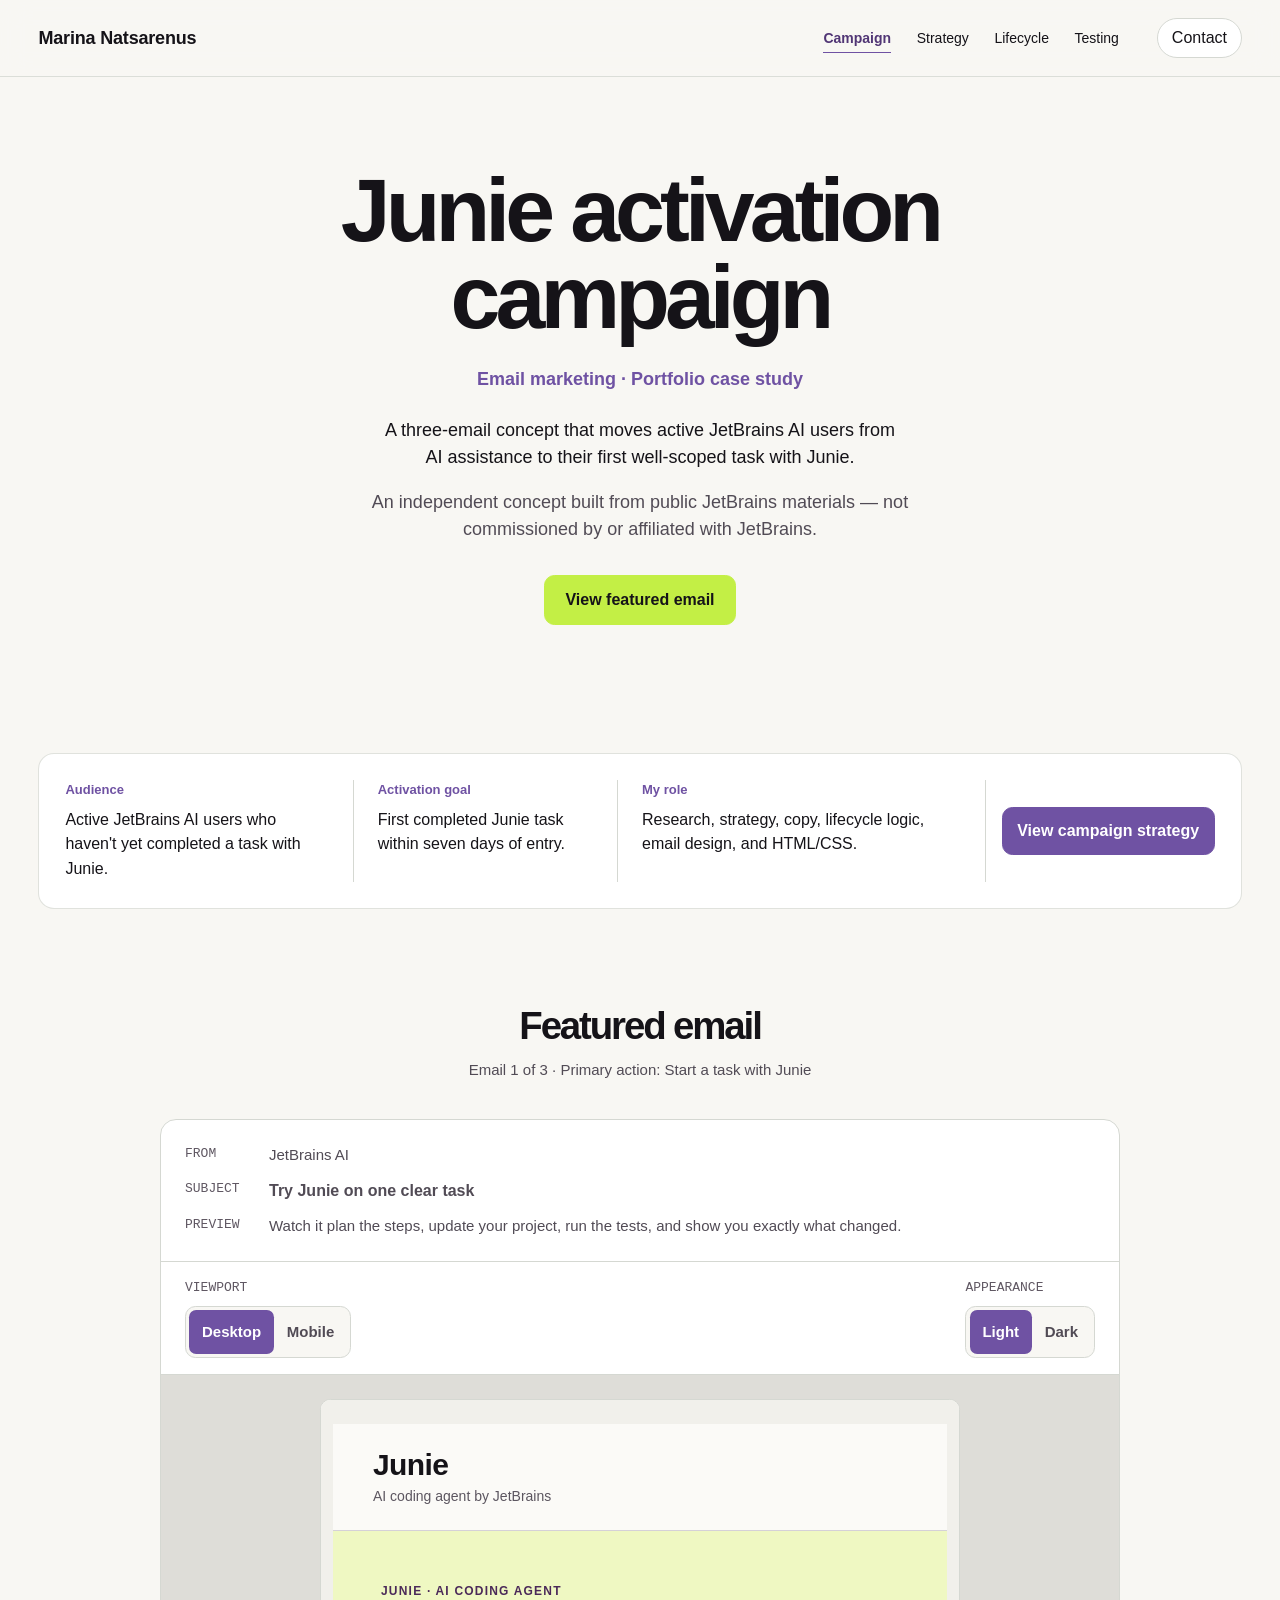
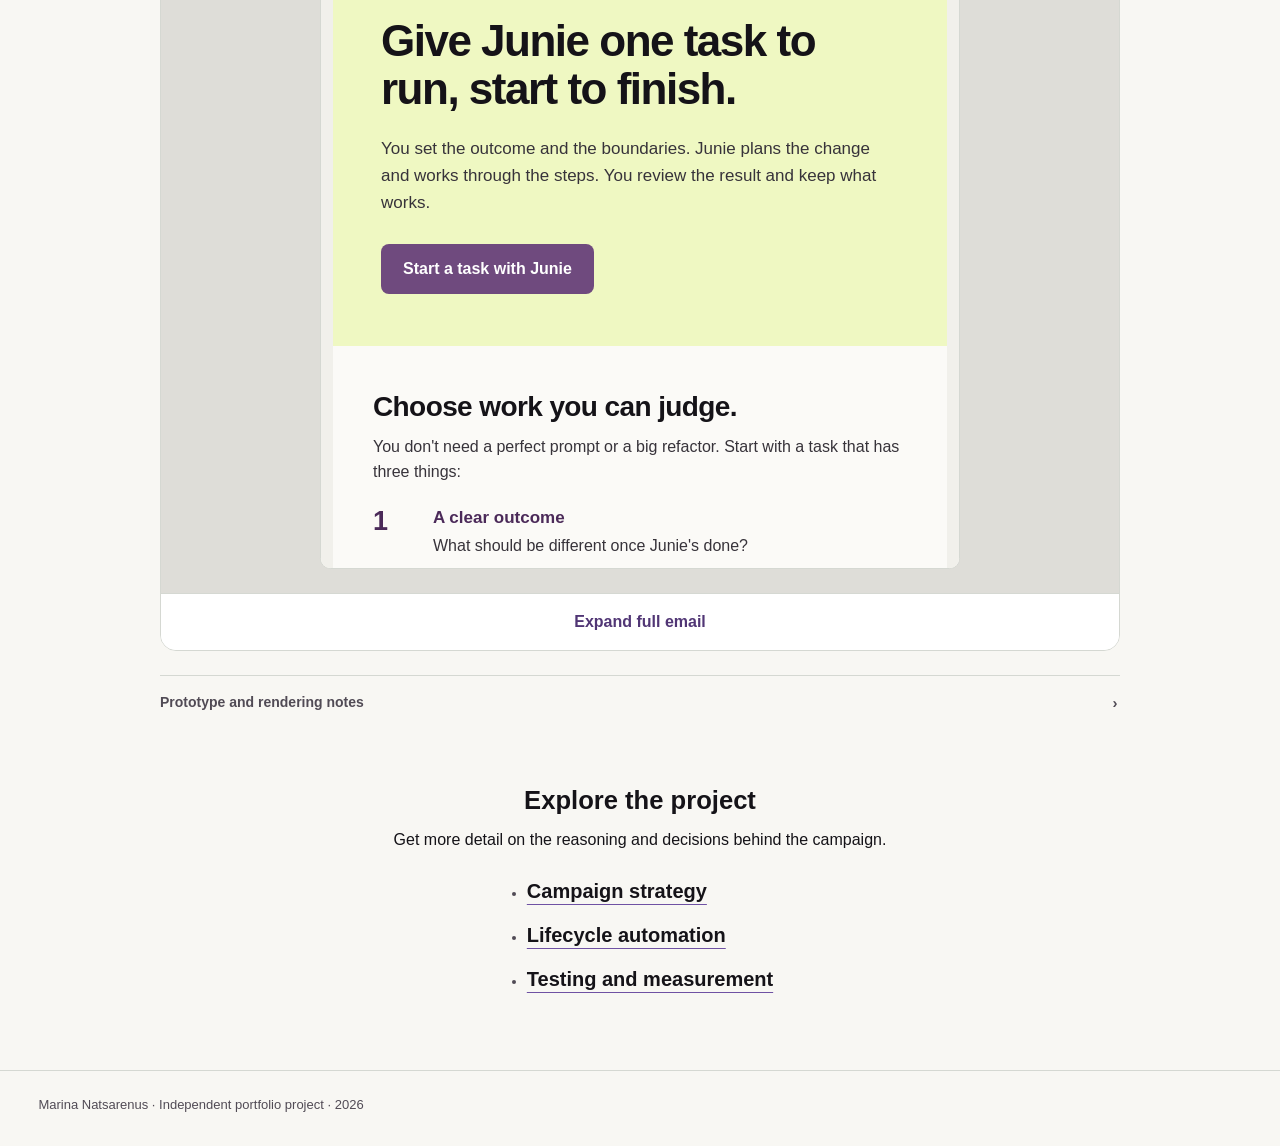
==== index.html @ d1cdbb22 "Initial portfolio site" ====
<!doctype html>
<html lang="en">
<head>
  <meta charset="utf-8">
  <meta name="viewport" content="width=device-width, initial-scale=1">
  <meta name="description" content="An independent three-email activation concept for JetBrains Junie.">
  <title>Junie Activation Campaign — Marina Natsarenus</title>
  <link rel="stylesheet" href="styles.css?v=campaign-email-1">
  <script src="script.js?v=campaign-email-1" defer></script>
</head>
<body class="home-page">
  <a class="skip-link" href="#main-content">Skip to content</a>

  <header class="site-header" data-header>
    <div class="header-inner">
      <a class="identity" href="index.html" aria-label="Marina Natsarenus, home">Marina Natsarenus</a>

      <button class="menu-toggle" type="button" aria-expanded="false" aria-controls="site-navigation">
        <span class="menu-label">Menu</span>
        <span class="menu-icon" aria-hidden="true"><span></span><span></span></span>
      </button>

      <nav class="site-nav" id="site-navigation" aria-label="Primary navigation">
        <ul>
          <li><a href="index.html" aria-current="page">Campaign</a></li>
          <li><a href="strategy.html">Strategy</a></li>
          <li><a href="lifecycle.html">Lifecycle</a></li>
          <li><a href="testing.html">Testing</a></li>
        </ul>
        <div class="contact-menu" data-contact-menu>
          <button class="header-action" type="button" aria-expanded="false" aria-haspopup="true" aria-controls="contact-popover">Contact</button>
          <div class="contact-popover" id="contact-popover" hidden>
            <a href="mailto:m.natsarenus@gmail.com">m.natsarenus@gmail.com</a>
            <a href="tel:+420720107607">+420 720 107 607</a>
          </div>
        </div>
      </nav>
    </div>
  </header>

  <main id="main-content">
    <section class="hero" id="top" aria-labelledby="hero-title">
      <div class="hero-inner">
        <div class="hero-copy">
          <h1 id="hero-title">Junie activation campaign</h1>
          <p class="hero-category">Email marketing · Portfolio case study</p>
          <p class="hero-lede">A three-email concept that moves active JetBrains AI users from AI assistance to their first well-scoped task with Junie.</p>
          <p class="disclosure">An independent concept built from public JetBrains materials — not commissioned by or affiliated with JetBrains.</p>
          <div class="hero-actions" aria-label="Campaign actions">
            <a class="button button-primary" href="#featured-email-preview">View featured email</a>
          </div>
        </div>
      </div>
    </section>

    <section class="project-scope" aria-label="Campaign summary">
      <div class="project-scope-inner">
        <dl class="project-scope-fact">
          <dt>Audience</dt>
          <dd>Active JetBrains AI users who haven't yet completed a task with Junie.</dd>
        </dl>
        <dl class="project-scope-fact">
          <dt>Activation goal</dt>
          <dd>First completed Junie task within seven days of entry.</dd>
        </dl>
        <dl class="project-scope-fact">
          <dt>My role</dt>
          <dd>Research, strategy, copy, lifecycle logic, email design, and HTML/CSS.</dd>
        </dl>
        <div class="project-scope-action">
          <a class="button project-scope-button" href="strategy.html">View campaign strategy</a>
        </div>
      </div>
    </section>

    <section class="email-section" id="email" aria-labelledby="email-title">
      <div class="email-section-inner">
        <header class="email-section-header">
          <h2 id="email-title">Featured email</h2>
          <p>Email 1 of 3 <span aria-hidden="true">·</span> Primary action: Start a task with Junie</p>
        </header>

        <div class="email-feature-layout">
          <div class="email-preview-column">
            <div class="email-preview-panel" id="featured-email-preview" data-preview-instance="main">
              <div class="inbox-preview" aria-label="Inbox preview">
                <dl>
                  <div><dt>From</dt><dd>JetBrains AI</dd></div>
                  <div><dt>Subject</dt><dd>Try Junie on one clear task</dd></div>
                  <div><dt>Preview</dt><dd>Watch it plan the steps, update your project, run the tests, and show you exactly what changed.</dd></div>
                </dl>
              </div>

              <div class="preview-toolbar" aria-label="Email preview controls">
                <div class="preview-control-group" aria-label="Viewport">
                  <span>Viewport</span>
                  <div class="segmented-control">
                    <button type="button" data-preview-control="viewport" data-preview-value="desktop" aria-pressed="true">Desktop</button>
                    <button type="button" data-preview-control="viewport" data-preview-value="mobile" aria-pressed="false">Mobile</button>
                  </div>
                </div>
                <div class="preview-control-group" aria-label="Appearance">
                  <span>Appearance</span>
                  <div class="segmented-control">
                    <button type="button" data-preview-control="appearance" data-preview-value="light" aria-pressed="true">Light</button>
                    <button type="button" data-preview-control="appearance" data-preview-value="dark" aria-pressed="false">Dark</button>
                  </div>
                </div>
              </div>

              <div class="email-frame-stage" data-preview-viewport="desktop">
                <div class="email-frame">
                  <iframe src="email-01.html?theme=light" title="Email 1: Try Junie on one clear task" data-email-frame></iframe>
                </div>
              </div>

              <button class="expand-email" type="button" data-open-email-dialog>Expand full email</button>
            </div>
          </div>

          <details class="prototype-note">
            <summary>Prototype and rendering notes</summary>
            <div class="prototype-note__body">
              <p>The preview demonstrates desktop, mobile, light, and dark portfolio states. Production rendering, client compatibility, audience rules, subject-line performance, and the final CTA destination would require validation; dark-mode behavior also varies by email client.</p>
            </div>
          </details>

          <nav class="home-project-nav" aria-labelledby="project-nav-title">
            <h3 id="project-nav-title">Explore the project</h3>
            <p class="home-project-intro">Get more detail on the reasoning and decisions behind the campaign.</p>
            <ul class="home-project-links">
              <li><a href="strategy.html">Campaign strategy</a></li>
              <li><a href="lifecycle.html">Lifecycle automation</a></li>
              <li><a href="testing.html">Testing and measurement</a></li>
            </ul>
          </nav>
        </div>
      </div>
    </section>
  </main>

  <footer class="site-footer">
    <p>Marina Natsarenus · Independent portfolio project · 2026</p>
  </footer>

  <dialog class="email-dialog" aria-labelledby="email-dialog-title" data-email-dialog>
    <div class="email-dialog-inner">
      <header class="email-dialog-header">
        <div>
          <p class="section-kicker">Expanded preview</p>
          <h2 id="email-dialog-title">Email 1 · Junie product introduction and activation</h2>
        </div>
        <button class="dialog-close" type="button" data-close-email-dialog>Close</button>
      </header>

      <div class="preview-toolbar" aria-label="Expanded email preview controls">
        <div class="preview-control-group" aria-label="Viewport">
          <span>Viewport</span>
          <div class="segmented-control">
            <button type="button" data-preview-control="viewport" data-preview-value="desktop" aria-pressed="true">Desktop</button>
            <button type="button" data-preview-control="viewport" data-preview-value="mobile" aria-pressed="false">Mobile</button>
          </div>
        </div>
        <div class="preview-control-group" aria-label="Appearance">
          <span>Appearance</span>
          <div class="segmented-control">
            <button type="button" data-preview-control="appearance" data-preview-value="light" aria-pressed="true">Light</button>
            <button type="button" data-preview-control="appearance" data-preview-value="dark" aria-pressed="false">Dark</button>
          </div>
        </div>
      </div>

      <div class="email-frame-stage dialog-frame-stage" data-preview-viewport="desktop">
        <div class="email-frame">
          <iframe src="email-01.html?theme=light&amp;view=expanded" title="Expanded Email 1: Try Junie on one clear task" data-email-frame data-preview-expanded="true"></iframe>
        </div>
      </div>
    </div>
  </dialog>
</body>
</html>
---- styles.css ----
/* Design tokens */
:root {
  --color-bg: #F8F7F3;
  --color-text: #151318;
  --color-surface: #FFFFFF;
  --color-accent: #6F52A3;
  --color-accent-deep: #513675;
  --color-accent-soft: #EEE8F5;
  --color-lime: #C3EF45;
  --color-lime-soft: #EFF8C8;
  --color-page: #F8F7F3;
  --color-surface-strong: var(--color-surface);
  --color-ink: var(--color-text);
  --color-muted: #514B55;
  --color-subtle: #858982;
  --color-border: #d5d8d2;
  --color-accent-hover: var(--color-accent-deep);
  --color-focus: var(--color-accent-deep);
  --color-on-accent: #ffffff;
  --color-on-dark-muted: #a9aaa5;
  --color-on-dark-subtle: #bfc0bb;
  --font-sans: Inter, ui-sans-serif, -apple-system, BlinkMacSystemFont, "Segoe UI", sans-serif;
  --font-mono: "SFMono-Regular", Consolas, "Liberation Mono", monospace;
  --size-xs: 0.75rem;
  --size-sm: 0.875rem;
  --size-base: 1rem;
  --size-lg: clamp(1.12rem, 1.5vw, 1.32rem);
  --size-h2: clamp(2rem, 4vw, 3.75rem);
  --size-hero: clamp(4.1rem, 8.4vw, 8.5rem);
  --space-1: 0.5rem;
  --space-2: 0.75rem;
  --space-3: 1rem;
  --space-4: 1.5rem;
  --space-5: 2rem;
  --space-6: 3rem;
  --space-7: 4.5rem;
  --space-8: 7rem;
  --radius-sm: 0.65rem;
  --radius-md: 1rem;
  --radius-lg: 1.5rem;
  --content-width: 76rem;
  --header-height: 4.75rem;
  --transition: 180ms ease;
}

/* Reset and base styles */
*, *::before, *::after { box-sizing: border-box; }
html { scroll-behavior: smooth; scroll-padding-top: calc(var(--header-height) + 1.5rem); }
body { margin: 0; min-width: 20rem; overflow-x: hidden; background: var(--color-page); color: var(--color-ink); font-family: var(--font-sans); line-height: 1.5; }
a { color: inherit; text-decoration: none; }
button { color: inherit; font: inherit; }
p, h1, h2, h3, h4, h5, dl, dd { margin: 0; }
ul, ol { margin: 0; padding: 0; list-style: none; }
.visually-hidden { position: absolute !important; width: 1px !important; height: 1px !important; padding: 0 !important; margin: -1px !important; overflow: hidden !important; clip: rect(0, 0, 0, 0) !important; white-space: nowrap !important; border: 0 !important; }

/* Typography */
h1, h2 { font-weight: 560; letter-spacing: -0.055em; line-height: 0.94; }
.eyebrow, .section-kicker, .strategy-label, .snapshot-item dt, .step-number { font-family: var(--font-mono); font-size: var(--size-xs); letter-spacing: 0.055em; text-transform: uppercase; }
.eyebrow, .section-kicker, .strategy-label, .snapshot-item dt { color: var(--color-muted); }

/* Layout */
.hero, .section-inner { width: min(100% - clamp(2rem, 6vw, 6rem), var(--content-width)); margin-inline: auto; }
.hero, .strategy-section { scroll-margin-top: calc(var(--header-height) + 1.5rem); }
.hero { padding: clamp(4.5rem, 8vw, 7rem) 0 var(--space-6); }
.hero-copy { width: min(75%, 55rem); }

/* Header */
.site-header { position: sticky; z-index: 20; top: 0; border-bottom: 1px solid color-mix(in srgb, var(--color-border) 82%, transparent); background: color-mix(in srgb, var(--color-page) 92%, transparent); backdrop-filter: blur(14px); }
.header-inner { display: flex; width: min(100% - clamp(2rem, 6vw, 6rem), var(--content-width)); min-height: var(--header-height); margin-inline: auto; align-items: center; justify-content: space-between; }
.identity { font-size: var(--size-sm); font-weight: 600; letter-spacing: -0.01em; }
.site-nav { display: flex; align-items: center; gap: clamp(1.5rem, 3vw, 3rem); }
.site-nav ul { display: flex; gap: clamp(1rem, 2vw, 2rem); }
.site-nav a { position: relative; font-size: var(--size-sm); white-space: nowrap; }
.site-nav ul a::after { position: absolute; right: 0; bottom: -0.45rem; left: 0; height: 1px; background: var(--color-accent); content: ""; transform: scaleX(0); transform-origin: right; transition: transform var(--transition); }
.site-nav ul a:hover::after, .site-nav ul a:focus-visible::after { transform: scaleX(1); transform-origin: left; }
.header-action { display: inline-flex; min-height: 2.5rem; padding: 0.4rem 0.85rem; border: 1px solid var(--color-border); border-radius: 999px; align-items: center; gap: 0.5rem; background: var(--color-surface); cursor: pointer; transition: border-color var(--transition), background var(--transition); }
.header-action:hover { border-color: var(--color-ink); background: var(--color-surface-strong); }
.contact-menu { position: relative; }
.contact-popover { position: absolute; z-index: 30; top: calc(100% + 0.75rem); right: 0; display: grid; width: min(18rem, calc(100vw - 2rem)); padding: 0.5rem; border: 1px solid color-mix(in srgb, var(--color-accent) 22%, var(--color-border)); border-radius: 0.625rem; background: var(--color-surface); box-shadow: 0 0.75rem 2rem rgb(21 19 24 / 0.12); gap: 0.125rem; }
.contact-popover[hidden] { display: none; }
.site-nav .contact-popover a { display: block; padding: 0.7rem 0.75rem; border-radius: 0.375rem; color: var(--color-text); font-size: 0.9375rem; font-weight: 600; line-height: 1.35; text-decoration: underline; text-decoration-color: color-mix(in srgb, var(--color-accent) 52%, transparent); text-decoration-thickness: 1px; text-underline-offset: 0.25em; }
.site-nav .contact-popover a:hover, .site-nav .contact-popover a:focus-visible { background: var(--color-accent-soft); color: var(--color-accent-deep); text-decoration-thickness: 2px; }
.menu-toggle { display: none; }

/* Hero */
.eyebrow { margin-bottom: var(--space-5); white-space: nowrap; }
h1 { max-width: 10ch; font-size: var(--size-hero); }
.hero-lede { max-width: 48rem; margin-top: var(--space-5); font-size: var(--size-lg); font-weight: 500; line-height: 1.48; }
.hero-actions { display: flex; margin-top: var(--space-5); flex-wrap: wrap; gap: var(--space-2); }
.disclosure { max-width: 38rem; margin-top: var(--space-3); color: var(--color-subtle); font-size: var(--size-xs); }

/* Campaign at a glance */
.snapshot { margin-top: clamp(3.5rem, 7vw, 6rem); padding: clamp(2rem, 3vw, 2.5rem); border: 1px solid var(--color-border); border-top: 2px solid var(--color-accent-deep); border-radius: var(--radius-md); background: var(--color-surface); }
.snapshot > h2 { display: flex; margin-bottom: var(--space-5); align-items: center; gap: var(--space-2); font-size: clamp(1.45rem, 2vw, 1.85rem); letter-spacing: -0.035em; line-height: 1.1; }
.snapshot > h2::before { width: 0.7rem; height: 0.7rem; border-radius: 50%; background: var(--color-lime); content: ""; }
.snapshot-grid { display: grid; grid-template-columns: repeat(4, 1fr); }
.snapshot-item { padding: 0 var(--space-4); border-left: 1px solid var(--color-border); }
.snapshot-item:first-child { padding-left: 0; border-left: 0; }
.snapshot-item:last-child { padding-right: 0; }
.snapshot-item:last-child { margin-block: calc(var(--space-2) * -1); padding: var(--space-2) var(--space-3); border-radius: var(--radius-sm); background: var(--color-accent-soft); }
.snapshot-item dt { margin-bottom: var(--space-3); color: var(--color-accent-deep); }
.snapshot-item dd { font-size: var(--size-sm); font-weight: 520; line-height: 1.5; }

/* Buttons and links */
.button { display: inline-flex; min-height: 3.25rem; padding: 0.75rem 1.15rem; border: 1px solid transparent; border-radius: var(--radius-sm); align-items: center; justify-content: center; gap: 1rem; font-size: var(--size-sm); font-weight: 650; transition: background var(--transition), border-color var(--transition), color var(--transition), transform var(--transition); }
.button:active { transform: translateY(1px); }
.button-primary { background: var(--color-accent); color: var(--color-on-accent); }
.button-primary:hover { background: var(--color-accent-hover); }
.button-secondary { min-height: 3rem; padding-inline: 1rem; border-color: transparent; background: transparent; color: var(--color-muted); }
.button-secondary:hover { border-color: var(--color-border); background: var(--color-surface); color: var(--color-ink); }

/* Campaign strategy */
.strategy-section { margin-top: var(--space-7); padding: clamp(4rem, 6vw, 5.5rem) 0 0; border-radius: var(--radius-lg) var(--radius-lg) 0 0; background: var(--color-surface); }
.strategy-section .section-kicker, .strategy-label { color: var(--color-accent-deep); }
.strategy-opening { display: grid; grid-template-columns: minmax(0, 1.1fr) minmax(20rem, 0.9fr); gap: clamp(3rem, 4vw, 4rem); align-items: start; }
.strategy-header { max-width: 47rem; }
.strategy-header h2 { margin-top: var(--space-3); font-size: clamp(2rem, 3.5vw, 3.35rem); line-height: 1.04; }
.strategy-header > p:last-child { max-width: 39rem; margin-top: var(--space-3); color: var(--color-muted); font-size: var(--size-base); line-height: 1.55; }
.campaign-insight { position: relative; padding: clamp(2.25rem, 3vw, 2.75rem); border-radius: var(--radius-md); background: var(--color-accent-soft); color: var(--color-text); }
.campaign-insight::before { display: block; width: 2.5rem; height: 0.25rem; margin-bottom: var(--space-5); background: var(--color-lime); content: ""; }
.campaign-insight h3 { font-size: clamp(1.3rem, 2.1vw, 1.75rem); font-weight: 600; letter-spacing: -0.035em; line-height: 1.18; }
.campaign-insight > p { margin-top: var(--space-4); color: var(--color-muted); font-size: var(--size-sm); line-height: 1.65; }
.strategy-framework { margin-top: clamp(3rem, 5vw, 4rem); }
.framework-header { display: grid; grid-template-columns: 1.2fr 0.8fr; gap: var(--space-5); align-items: end; }
.framework-header h3 { font-size: clamp(2rem, 3.6vw, 3.25rem); font-weight: 580; letter-spacing: -0.05em; line-height: 1.05; }
.framework-header p { max-width: 31rem; color: var(--color-muted); }
.strategy-steps { display: grid; margin-top: var(--space-4); grid-template-columns: repeat(3, 1fr); gap: var(--space-3); align-items: stretch; }
.strategy-steps li { display: grid; padding: clamp(1.75rem, 2.3vw, 2rem); border: 1px solid var(--color-border); border-top: 2px solid var(--color-accent-deep); border-radius: var(--radius-md); background: var(--color-surface); grid-template-rows: auto auto 1fr auto; }
.step-number { display: inline-flex; width: fit-content; min-width: 2.25rem; min-height: 1.75rem; padding: 0.2rem 0.5rem; border-radius: 999px; align-items: center; justify-content: center; background: var(--color-lime); color: var(--color-text); font-weight: 700; }
.strategy-steps h4 { margin-top: var(--space-3); font-size: clamp(1.3rem, 1.8vw, 1.65rem); font-weight: 600; letter-spacing: -0.03em; }
.strategy-steps h4 + p { margin-top: var(--space-3); color: var(--color-ink); font-size: var(--size-sm); line-height: 1.55; }
.step-question { min-height: 7.25rem; margin-top: var(--space-4); padding: var(--space-3); border-radius: var(--radius-sm); background: var(--color-lime-soft); color: var(--color-text); font-size: var(--size-sm); line-height: 1.5; }
.step-question span { display: block; margin-bottom: var(--space-2); color: var(--color-accent-deep); font-family: var(--font-mono); font-size: var(--size-xs); font-weight: 700; letter-spacing: 0.045em; text-transform: uppercase; }
.campaign-brief { margin-top: clamp(3rem, 5vw, 4rem); }
.campaign-brief > h3 { font-size: clamp(1.5rem, 2.3vw, 2rem); font-weight: 600; letter-spacing: -0.035em; }
.campaign-tabs { display: grid; margin-top: var(--space-3); grid-template-columns: minmax(14rem, 0.85fr) minmax(0, 2.15fr); gap: var(--space-3); }
.campaign-tab-item { display: contents; }
.campaign-tab { position: relative; display: grid; width: 100%; padding: var(--space-3); border: 1px solid var(--color-border); border-radius: var(--radius-sm); cursor: pointer; text-align: left; grid-column: 1; gap: var(--space-1); background: var(--color-surface); color: var(--color-text); }
.campaign-tab-item:nth-child(1) .campaign-tab { grid-row: 1; }
.campaign-tab-item:nth-child(2) .campaign-tab { grid-row: 2; }
.campaign-tab-item:nth-child(3) .campaign-tab { grid-row: 3; }
.campaign-tab:hover { border-color: var(--color-accent-deep); }
.campaign-tab[aria-selected="true"] { border-color: var(--color-accent); background: var(--color-accent); color: var(--color-on-accent); }
.campaign-tab[aria-selected="true"]::before { position: absolute; top: var(--space-3); left: 0; width: 0.25rem; height: 1.5rem; background: var(--color-lime); content: ""; }
.campaign-tab span { font-weight: 700; }
.campaign-tab small { color: var(--color-muted); font-size: var(--size-xs); line-height: 1.45; }
.campaign-tab[aria-selected="true"] small { color: var(--color-on-dark-subtle); }
.campaign-panel { min-height: 100%; padding: clamp(1.75rem, 3vw, 2.5rem); border-radius: var(--radius-md); background: var(--color-accent-soft); grid-column: 2; grid-row: 1 / span 3; }
.campaign-panel[hidden] { display: none; }
.campaign-panel h4 { color: var(--color-accent-deep); font-size: clamp(1.25rem, 2vw, 1.65rem); font-weight: 650; letter-spacing: -0.025em; }
.campaign-panel > p:not(.supporting-note) { max-width: 47rem; margin-top: var(--space-3); color: var(--color-text); line-height: 1.6; }
.panel-points { display: grid; margin-top: var(--space-5); grid-template-columns: repeat(3, 1fr); gap: var(--space-4); }
.panel-points dt { color: var(--color-accent-deep); font-family: var(--font-mono); font-size: var(--size-xs); font-weight: 700; letter-spacing: 0.045em; text-transform: uppercase; }
.panel-points dd { margin-top: var(--space-2); color: var(--color-muted); font-size: var(--size-sm); line-height: 1.55; }
.supporting-note { margin-top: var(--space-3); color: var(--color-subtle); font-size: var(--size-xs); line-height: 1.55; }

/* Featured email */
.email-section { scroll-margin-top: calc(var(--header-height) + 1.5rem); padding: clamp(5rem, 9vw, 8rem) 0; background: var(--color-bg); }
.email-section-inner { width: min(100% - clamp(2rem, 6vw, 6rem), var(--content-width)); margin-inline: auto; }
.email-section-header { max-width: 51rem; }
.email-section-header .section-kicker { color: var(--color-accent-deep); }
.email-section-header h2 { margin-top: var(--space-3); font-size: clamp(2.25rem, 4.5vw, 4.25rem); line-height: 1; }
.email-section-header > p:last-child { max-width: 46rem; margin-top: var(--space-4); color: var(--color-muted); font-size: var(--size-lg); line-height: 1.55; }
.email-metadata { display: grid; margin-top: var(--space-6); padding: var(--space-4) 0; border-top: 1px solid var(--color-border); border-bottom: 1px solid var(--color-border); grid-template-columns: repeat(4, 1fr); }
.email-metadata > div { padding-inline: var(--space-4); border-left: 1px solid var(--color-border); }
.email-metadata > div:first-child { padding-left: 0; border-left: 0; }
.email-metadata dt { color: var(--color-accent-deep); font-family: var(--font-mono); font-size: var(--size-xs); letter-spacing: 0.05em; text-transform: uppercase; }
.email-metadata dd { margin-top: var(--space-2); font-size: var(--size-sm); font-weight: 600; }
.email-feature-layout { display: grid; margin-top: clamp(3.5rem, 7vw, 6rem); grid-template-columns: minmax(18rem, 0.4fr) minmax(0, 0.6fr); gap: clamp(3rem, 5vw, 4rem); align-items: start; }
.email-analysis { border-top: 2px solid var(--color-accent-deep); }
.email-analysis > h3 { padding: var(--space-3) 0; color: var(--color-accent-deep); font-size: var(--size-lg); font-weight: 700; letter-spacing: -0.02em; }
.email-analysis details { border-top: 1px solid var(--color-border); }
.email-analysis details:last-child { border-bottom: 1px solid var(--color-border); }
.email-analysis summary { position: relative; display: grid; min-height: 4.5rem; padding: var(--space-3) 2.5rem var(--space-3) 0; cursor: pointer; list-style: none; align-content: center; gap: 0.2rem; }
.email-analysis summary::-webkit-details-marker { display: none; }
.email-analysis summary::after { position: absolute; top: 50%; right: 0.25rem; color: var(--color-accent-deep); content: "+"; font-size: 1.25rem; font-weight: 500; transform: translateY(-50%); transition: transform var(--transition); }
.email-analysis details[open] summary::after { transform: translateY(-50%) rotate(45deg); }
.email-analysis summary span { color: var(--color-text); font-size: var(--size-base); font-weight: 700; }
.email-analysis summary small { color: var(--color-muted); font-size: var(--size-xs); line-height: 1.45; }
.email-analysis details > p { max-width: 35rem; padding: 0 2.5rem var(--space-4) 0; color: var(--color-muted); font-size: var(--size-sm); line-height: 1.62; }
.email-preview-column { min-width: 0; }
.email-preview-panel { position: sticky; top: calc(var(--header-height) + var(--space-4)); overflow: hidden; border: 1px solid var(--color-border); border-radius: var(--radius-lg); background: var(--color-surface); }
.inbox-preview { padding: var(--space-4); border-bottom: 1px solid var(--color-border); }
.inbox-preview dl { display: grid; gap: var(--space-2); }
.inbox-preview dl > div { display: grid; grid-template-columns: 4.5rem 1fr; gap: var(--space-2); }
.inbox-preview dt { color: var(--color-subtle); font-family: var(--font-mono); font-size: var(--size-xs); text-transform: uppercase; }
.inbox-preview dd { font-size: var(--size-sm); }
.inbox-preview dl > div:nth-child(2) dd { font-size: var(--size-base); font-weight: 700; }
.inbox-preview dl > div:nth-child(3) dd { color: var(--color-muted); }
.preview-toolbar { display: flex; padding: var(--space-3) var(--space-4); border-bottom: 1px solid var(--color-border); flex-wrap: wrap; align-items: end; justify-content: space-between; gap: var(--space-3); background: var(--color-surface); }
.preview-control-group { display: grid; gap: var(--space-1); }
.preview-control-group > span { color: var(--color-subtle); font-family: var(--font-mono); font-size: var(--size-xs); text-transform: uppercase; }
.segmented-control { display: inline-flex; padding: 0.2rem; border: 1px solid var(--color-border); border-radius: var(--radius-sm); background: var(--color-bg); }
.segmented-control button { min-height: 2.75rem; padding: 0.55rem 0.8rem; border: 0; border-radius: calc(var(--radius-sm) - 0.2rem); cursor: pointer; background: transparent; color: var(--color-muted); font-size: var(--size-sm); font-weight: 650; }
.segmented-control button[aria-pressed="true"] { background: var(--color-accent); color: var(--color-on-accent); }
.segmented-control button:hover:not([aria-pressed="true"]) { color: var(--color-accent-deep); }
.email-frame-stage { display: flex; overflow: hidden; min-height: 48rem; padding: var(--space-4); align-items: flex-start; justify-content: center; background: #deddd8; transition: background var(--transition); }
.email-frame-stage[data-preview-appearance="dark"] { background: #201e22; }
.email-frame-stage[data-preview-appearance="dark"] .email-frame,
.email-frame-stage[data-preview-appearance="dark"] iframe { border-color: #403a45; background: #121116; }
.email-frame { overflow: hidden; width: min(100%, 640px); border: 1px solid var(--color-border); border-radius: var(--radius-sm); background: var(--color-bg); transition: width var(--transition); }
.email-frame-stage[data-preview-viewport="mobile"] .email-frame { width: min(100%, 380px); }
.email-frame iframe { display: block; width: 100%; height: 48rem; border: 0; background: var(--color-bg); }
.expand-email { display: block; width: 100%; min-height: 3.5rem; padding: var(--space-3) var(--space-4); border: 0; border-top: 1px solid var(--color-border); cursor: pointer; background: var(--color-surface); color: var(--color-accent-deep); font-weight: 700; text-align: center; }
.expand-email:hover { background: var(--color-accent-soft); }
.production-note { margin-top: var(--space-6); padding: var(--space-4); border-left: 3px solid var(--color-accent-deep); background: var(--color-surface); }
.production-note p { max-width: 70rem; color: var(--color-subtle); font-size: var(--size-xs); line-height: 1.6; }
.production-note p + p { margin-top: var(--space-2); }

/* Automation journey */
.automation-section { scroll-margin-top: calc(var(--header-height) + 1.5rem); padding: clamp(5rem, 9vw, 8rem) 0; background: var(--color-bg); }
.automation-inner { width: min(100% - clamp(2rem, 6vw, 6rem), var(--content-width)); margin-inline: auto; }
.automation-header { max-width: 59rem; }
.automation-header .section-kicker { color: var(--color-accent-deep); }
.automation-header h2 { max-width: 13ch; margin-top: var(--space-3); font-size: clamp(2.45rem, 5vw, 4.75rem); line-height: 0.98; }
.automation-header > p:last-child { max-width: 51rem; margin-top: var(--space-4); color: var(--color-muted); font-size: var(--size-lg); line-height: 1.55; }
.automation-summary { display: grid; margin-top: var(--space-6); padding: var(--space-4) 0; border-top: 1px solid var(--color-border); border-bottom: 1px solid var(--color-border); grid-template-columns: 1.7fr 0.55fr 0.7fr 1.25fr; }
.automation-summary > div { padding-inline: var(--space-4); border-left: 1px solid var(--color-border); }
.automation-summary > div:first-child { padding-left: 0; border-left: 0; }
.automation-summary dt { color: var(--color-accent-deep); font-family: var(--font-mono); font-size: var(--size-xs); letter-spacing: 0.05em; text-transform: uppercase; }
.automation-summary dd { margin-top: var(--space-2); font-size: var(--size-sm); font-weight: 600; line-height: 1.45; }
.automation-journey { width: min(100%, 68rem); margin: clamp(4rem, 7vw, 6rem) auto 0; }
.automation-flow { position: relative; }
.automation-flow::before { position: absolute; z-index: 0; top: 1.5rem; bottom: 1.5rem; left: 50%; width: 1px; background: var(--color-border); content: ""; transform: translateX(-50%); }
.flow-step { position: relative; z-index: 1; display: grid; padding-bottom: clamp(2.5rem, 5vw, 4rem); justify-items: center; }
.flow-step:last-child { padding-bottom: 0; }
.flow-node { width: min(100%, 42rem); padding: clamp(1.35rem, 2.5vw, 2rem); border: 1px solid var(--color-border); border-radius: var(--radius-md); background: var(--color-surface); }
.flow-node h4 { color: var(--color-text); font-size: clamp(1.28rem, 2.1vw, 1.75rem); font-weight: 650; letter-spacing: -0.035em; line-height: 1.16; }
.flow-node h4 + p, .flow-node p + p { margin-top: var(--space-3); }
.flow-node > p:not(.node-label):not(.node-note):not(.flow-action):not(.example-task) { color: var(--color-muted); font-size: var(--size-sm); line-height: 1.62; }
.flow-node strong { color: var(--color-accent-deep); font-size: var(--size-xs); letter-spacing: 0.045em; text-transform: uppercase; }
.node-label, .node-meta, .branch-label, .merge-label, .flow-action span, .example-task span { font-family: var(--font-mono); font-size: var(--size-xs); font-weight: 700; letter-spacing: 0.055em; text-transform: uppercase; }
.node-label { margin-bottom: var(--space-2); color: var(--color-accent-deep); }
.node-note, .illustrative-note, .final-outcome-note { color: var(--color-subtle); font-size: var(--size-xs); line-height: 1.55; }
.entry-node { width: min(100%, 37rem); padding: var(--space-4); }
.entry-node h4 { font-size: clamp(1.15rem, 1.8vw, 1.45rem); }
.email-node { border-top: 3px solid var(--color-accent-deep); background: var(--color-accent-soft); }
.featured-email-node, .final-email-node { width: min(100%, 46rem); }
.node-meta { display: flex; margin-bottom: var(--space-3); flex-wrap: wrap; align-items: center; gap: var(--space-2); color: var(--color-accent-deep); }
.node-meta span { padding-right: var(--space-2); border-right: 1px solid color-mix(in srgb, var(--color-accent-deep) 28%, transparent); }
.node-meta span:last-child { padding-right: 0; border-right: 0; }
.node-meta .featured-badge { padding: 0.3rem 0.55rem; border: 0; border-radius: 999px; background: var(--color-lime-soft); color: var(--color-text); }
.flow-action { margin-top: var(--space-4) !important; padding-top: var(--space-3); border-top: 1px solid color-mix(in srgb, var(--color-accent-deep) 22%, transparent); color: var(--color-text); font-size: var(--size-sm); font-weight: 700; line-height: 1.5; }
.flow-action span, .example-task span { display: block; margin-bottom: 0.25rem; color: var(--color-accent-deep); }
.compact-step { padding-bottom: clamp(2rem, 4vw, 3rem); }
.wait-step { width: fit-content; padding: 0.55rem 1rem; border: 1px solid var(--color-border); border-radius: 999px; background: #e5e4df; color: var(--color-muted); font-family: var(--font-mono); font-size: var(--size-xs); font-weight: 700; letter-spacing: 0.04em; text-transform: uppercase; }
.decision-node { width: min(100%, 36rem); border-color: var(--color-accent); text-align: center; }
.decision-node .node-label { display: inline-flex; align-items: center; gap: 0.45rem; }
.decision-node .node-label span { width: 0.55rem; height: 0.55rem; border-radius: 50%; background: var(--color-lime); }
.decision-branches, .email-branch-grid, .final-outcomes { position: relative; display: grid; width: 100%; margin-top: var(--space-5); grid-template-columns: repeat(2, minmax(0, 1fr)); gap: clamp(2rem, 5vw, 4rem); align-items: stretch; }
.decision-branches::before, .email-branch-grid::before { position: absolute; top: calc(var(--space-4) * -1); right: 25%; left: 25%; height: 1px; background: var(--color-border); content: ""; }
.decision-branch, .branch-definition, .email-path, .followup-email-node { position: relative; }
.decision-branch::before, .email-path::before { position: absolute; top: calc(var(--space-4) * -1); left: 50%; width: 1px; height: var(--space-4); background: var(--color-border); content: ""; }
.branch-label { margin-bottom: var(--space-2); color: var(--color-accent-deep); text-align: center; }
.decision-branch > .flow-node { width: 100%; }
.success-node { border-color: #bddb57; background: var(--color-lime-soft); }
.success-node .node-label { color: var(--color-text); }
.continue-branch { display: grid; align-content: start; }
.continue-branch > p:last-child, .compact-success-reference > p:last-child { min-height: 5.25rem; padding: var(--space-3); border: 1px solid var(--color-border); border-radius: var(--radius-sm); background: var(--color-surface); color: var(--color-muted); font-size: var(--size-sm); line-height: 1.5; text-align: center; }
.branch-definition { padding: var(--space-3); border: 1px solid var(--color-border); border-radius: var(--radius-sm); background: var(--color-surface); }
.branch-definition .branch-label { text-align: left; }
.branch-definition > p:last-child { color: var(--color-muted); font-size: var(--size-sm); line-height: 1.55; }
.illustrative-note { max-width: 44rem; margin-top: var(--space-3); text-align: center; }
.email-branches-step { padding-top: var(--space-2); }
.email-branch-grid { margin-top: 0; }
.email-branch-grid::before, .email-path::before { top: calc(var(--space-5) * -1); }
.email-path::before { height: var(--space-5); }
.email-path { display: grid; height: 100%; grid-template-rows: auto 1fr; gap: var(--space-3); }
.email-path > .branch-definition { min-height: 7.25rem; }
.followup-email-node { display: flex; width: 100%; height: 100%; flex-direction: column; }
.followup-email-node .flow-action { margin-top: auto !important; }
.task-patterns { display: grid; margin-top: var(--space-3); gap: var(--space-2); }
.task-patterns li { position: relative; padding-left: 1.15rem; color: var(--color-muted); font-size: var(--size-xs); line-height: 1.5; }
.task-patterns li::before { position: absolute; top: 0.55rem; left: 0; width: 0.4rem; height: 0.4rem; border-radius: 50%; background: var(--color-lime); content: ""; }
.merge-step { padding-top: var(--space-2); }
.merge-label { margin-bottom: var(--space-2); padding: 0.35rem 0.6rem; border-radius: 999px; background: var(--color-surface); color: var(--color-accent-deep); }
.compact-outcomes .decision-branch > p:last-child { min-height: 5.25rem; }
.suppression-node { border-color: var(--color-border); background: #e5e4df; }
.suppression-node h4, .suppression-node p { color: var(--color-muted); }
.intent-step .decision-node > p:last-child { max-width: 29rem; margin: var(--space-3) auto 0; }
.example-task { margin-top: var(--space-4); padding: var(--space-3); border-radius: var(--radius-sm); background: var(--color-surface); color: var(--color-muted); font-size: var(--size-sm); line-height: 1.55; }
.final-outcomes { margin-top: 0; }
.final-outcomes .flow-node { width: 100%; }
.final-outcome-note { max-width: 48rem; margin-top: var(--space-3); padding: 0 var(--space-3); text-align: center; }
.automation-rationale { width: min(100%, 60rem); margin: clamp(4rem, 7vw, 6rem) auto 0; }
.automation-rationale > h3 { color: var(--color-accent-deep); font-size: clamp(1.7rem, 3vw, 2.4rem); font-weight: 650; letter-spacing: -0.04em; }
.automation-disclosures { margin-top: var(--space-3); border-top: 2px solid var(--color-accent-deep); }
.automation-disclosures details { border-bottom: 1px solid var(--color-border); }
.automation-disclosures summary { position: relative; display: grid; min-height: 4.75rem; padding: var(--space-3) 2.5rem var(--space-3) 0; cursor: pointer; list-style: none; align-content: center; gap: 0.2rem; }
.automation-disclosures summary::-webkit-details-marker { display: none; }
.automation-disclosures summary::after { position: absolute; top: 50%; right: 0.25rem; color: var(--color-accent-deep); content: "+"; font-size: 1.25rem; transform: translateY(-50%); transition: transform var(--transition); }
.automation-disclosures details[open] summary::after { transform: translateY(-50%) rotate(45deg); }
.automation-disclosures summary span { color: var(--color-text); font-size: var(--size-base); font-weight: 700; }
.automation-disclosures summary small { color: var(--color-muted); font-size: var(--size-xs); line-height: 1.45; }
.automation-disclosures details > p { max-width: 50rem; padding: 0 2.5rem var(--space-4) 0; color: var(--color-muted); font-size: var(--size-sm); line-height: 1.62; }
.automation-assumptions { width: min(100%, 60rem); margin: var(--space-6) auto 0; padding: var(--space-4); border-left: 3px solid var(--color-accent-deep); background: var(--color-surface); }
.automation-assumptions h3 { color: var(--color-accent-deep); font-size: var(--size-base); font-weight: 700; }
.automation-assumptions p { margin-top: var(--space-2); color: var(--color-subtle); font-size: var(--size-xs); line-height: 1.6; }

/* Expanded email dialog */
body.dialog-open { overflow: hidden; }
.email-dialog { width: min(96vw, 64rem); max-width: none; height: 94vh; max-height: none; padding: 0; border: 1px solid var(--color-border); border-radius: var(--radius-lg); background: var(--color-bg); color: var(--color-text); }
.email-dialog::backdrop { background: color-mix(in srgb, var(--color-text) 72%, transparent); }
.email-dialog-inner { display: grid; height: 100%; grid-template-rows: auto auto 1fr; }
.email-dialog-header { display: flex; padding: var(--space-4); border-bottom: 1px solid var(--color-border); align-items: center; justify-content: space-between; gap: var(--space-4); background: var(--color-surface); }
.email-dialog-header h2 { margin-top: var(--space-1); font-size: clamp(1.35rem, 2.3vw, 2rem); letter-spacing: -0.035em; }
.dialog-close { min-height: 2.75rem; padding: 0.55rem 1rem; border: 1px solid var(--color-accent-deep); border-radius: var(--radius-sm); cursor: pointer; background: var(--color-surface); color: var(--color-accent-deep); font-weight: 700; }
.dialog-close:hover { background: var(--color-accent-soft); }
.dialog-frame-stage { min-height: 0; padding: var(--space-4); overflow-y: auto; }
.dialog-frame-stage .email-frame { width: min(100%, 780px); }
.dialog-frame-stage .email-frame iframe { height: min(72rem, calc(94vh - 10rem)); }

/* Accessibility */
.skip-link { position: fixed; z-index: 100; top: var(--space-2); left: var(--space-2); padding: var(--space-2) var(--space-3); border-radius: var(--radius-sm); background: var(--color-ink); color: var(--color-surface); transform: translateY(-160%); }
.skip-link:focus { transform: translateY(0); }
:focus-visible { outline: 3px solid var(--color-focus); outline-offset: 3px; }

/* Responsive breakpoints */
@media (max-width: 64rem) {
  .hero-copy { width: min(84%, 52rem); }
  .snapshot-grid { grid-template-columns: repeat(2, 1fr); }
  .snapshot-item { padding: 0 var(--space-4) var(--space-5); }
  .snapshot-item:nth-child(2) { padding-right: 0; }
  .snapshot-item:nth-child(3), .snapshot-item:nth-child(4) { padding-top: var(--space-5); padding-bottom: 0; border-top: 1px solid var(--color-border); }
  .snapshot-item:nth-child(3) { border-left: 0; }
  .snapshot-item:last-child { margin: 0; padding: var(--space-5) var(--space-3) var(--space-3); }
  .email-metadata { grid-template-columns: repeat(2, 1fr); }
  .email-metadata > div { padding: var(--space-3); border-top: 1px solid var(--color-border); }
  .email-metadata > div:nth-child(-n+2) { padding-top: 0; border-top: 0; }
  .email-metadata > div:nth-child(odd) { padding-left: 0; border-left: 0; }
  .email-feature-layout { grid-template-columns: minmax(17rem, 0.42fr) minmax(0, 0.58fr); gap: var(--space-6); }
  .automation-summary { grid-template-columns: repeat(2, 1fr); }
  .automation-summary > div { padding: var(--space-3); border-top: 1px solid var(--color-border); }
  .automation-summary > div:nth-child(-n+2) { padding-top: 0; border-top: 0; }
  .automation-summary > div:nth-child(odd) { padding-left: 0; border-left: 0; }
}

@media (max-width: 48rem) {
  :root { --header-height: 4.25rem; --size-hero: clamp(3.8rem, 17vw, 6.4rem); }
  .menu-toggle { display: inline-flex; min-width: 4.75rem; min-height: 2.75rem; padding: 0.5rem 0.75rem; border: 1px solid var(--color-border); border-radius: 999px; align-items: center; justify-content: space-between; gap: 0.65rem; background: var(--color-surface); cursor: pointer; }
  .menu-label { font-size: var(--size-xs); }
  .menu-icon { display: grid; width: 0.9rem; gap: 0.25rem; }
  .menu-icon span { display: block; height: 1px; background: currentColor; transition: transform var(--transition); }
  .menu-toggle[aria-expanded="true"] .menu-icon span:first-child { transform: translateY(2.5px) rotate(45deg); }
  .menu-toggle[aria-expanded="true"] .menu-icon span:last-child { transform: translateY(-2.5px) rotate(-45deg); }
  .site-nav { position: absolute; top: calc(100% + 1px); right: 0; left: 0; display: none; padding: var(--space-4) max(1rem, calc((100vw - var(--content-width)) / 2)); border-bottom: 1px solid var(--color-border); align-items: stretch; background: var(--color-surface); }
  .site-nav.is-open { display: grid; }
  .site-nav ul { display: grid; gap: 0; }
  .site-nav ul a { display: block; padding: 0.8rem 0; border-bottom: 1px solid var(--color-border); font-size: var(--size-base); }
  .site-nav ul a::after { display: none; }
  .contact-menu { width: 100%; margin-top: var(--space-3); }
  .header-action { width: 100%; margin-top: 0; justify-content: space-between; }
  .contact-popover { position: static; width: 100%; margin-top: 0.5rem; box-shadow: none; }
  .hero { padding-top: var(--space-7); }
  .hero-copy { width: 100%; }
  .snapshot { margin-top: var(--space-6); }
  .strategy-opening { grid-template-columns: 1fr; }
  .campaign-insight { max-width: 38rem; }
  .framework-header { grid-template-columns: 1fr; }
  .strategy-steps { grid-template-columns: repeat(2, 1fr); }
  .strategy-steps li:nth-child(3) { grid-column: 1 / -1; }
  .campaign-tabs { grid-template-columns: 1fr; gap: var(--space-2); }
  .campaign-tab, .campaign-tab-item:nth-child(1) .campaign-tab, .campaign-tab-item:nth-child(2) .campaign-tab, .campaign-tab-item:nth-child(3) .campaign-tab { grid-column: 1; grid-row: auto; }
  .campaign-panel { min-height: 0; margin-top: calc(var(--space-2) * -1); margin-bottom: var(--space-2); border-radius: 0 0 var(--radius-md) var(--radius-md); grid-column: 1; grid-row: auto; }
  .panel-points { grid-template-columns: 1fr; gap: var(--space-3); }
  .email-feature-layout { display: flex; flex-direction: column; }
  .email-preview-column { width: 100%; order: -1; }
  .email-preview-panel { position: static; }
  .email-analysis { width: 100%; }
  .email-frame-stage { min-height: 43rem; padding: var(--space-3); }
  .email-frame iframe { height: 43rem; }
  .email-dialog { width: 100vw; height: 100dvh; border: 0; border-radius: 0; }
  .email-dialog-header { align-items: flex-start; }
  .automation-flow::before { left: 0.85rem; transform: none; }
  .flow-step { display: block; padding-left: 2.75rem; }
  .flow-step::before { position: absolute; z-index: 2; top: 1.25rem; left: 0.5rem; width: 0.7rem; height: 0.7rem; border: 2px solid var(--color-bg); border-radius: 50%; background: var(--color-lime); content: ""; }
  .flow-node, .entry-node, .featured-email-node, .final-email-node, .decision-node { width: 100%; }
  .decision-node { text-align: left; }
  .decision-branches, .email-branch-grid, .final-outcomes { grid-template-columns: 1fr; gap: var(--space-3); }
  .decision-branches::before, .email-branch-grid::before, .decision-branch::before, .email-path::before { display: none; }
  .branch-label { text-align: left; }
  .illustrative-note, .final-outcome-note { text-align: left; }
  .email-branches-step { padding-top: 0; }
  .email-branch-grid { margin-top: 0; }
  .email-path > .branch-definition { min-height: 0; }
  .merge-step { padding-top: 0; }
  .merge-label { display: inline-block; }
  .compact-step .wait-step, .merge-step .wait-step { display: inline-block; }
}

@media (max-width: 42rem) {
  .strategy-steps { grid-template-columns: 1fr; }
  .strategy-steps li:nth-child(3) { grid-column: auto; }
}

@media (max-width: 36rem) {
  .hero { width: min(100% - 2rem, var(--content-width)); }
  .eyebrow { line-height: 1.5; white-space: normal; }
  .hero-actions { display: grid; }
  .button { justify-content: space-between; }
  .snapshot { padding: var(--space-4); }
  .snapshot-grid { grid-template-columns: 1fr; }
  .snapshot-item, .snapshot-item:nth-child(2), .snapshot-item:nth-child(3), .snapshot-item:nth-child(4) { padding: var(--space-4) 0; border-top: 1px solid var(--color-border); border-left: 0; }
  .snapshot-item:first-child { border-top: 0; }
  .snapshot-item:last-child { padding: var(--space-4); }
  .snapshot-item dt { margin-bottom: var(--space-2); }
  .email-metadata { grid-template-columns: 1fr; }
  .email-metadata > div, .email-metadata > div:nth-child(-n+2) { padding: var(--space-3) 0; border-top: 1px solid var(--color-border); border-left: 0; }
  .email-metadata > div:first-child { border-top: 0; }
  .automation-summary { grid-template-columns: 1fr; }
  .automation-summary > div, .automation-summary > div:nth-child(-n+2) { padding: var(--space-3) 0; border-top: 1px solid var(--color-border); border-left: 0; }
  .automation-summary > div:first-child { border-top: 0; }
  .preview-toolbar { align-items: stretch; }
  .preview-control-group { width: 100%; }
  .segmented-control { display: grid; grid-template-columns: repeat(2, 1fr); }
  .email-frame-stage { padding: var(--space-2); }
  .email-dialog-header { padding: var(--space-3); }
  .automation-header h2 { font-size: clamp(2.35rem, 12vw, 3.5rem); }
  .flow-step { padding-left: 2.25rem; }
  .automation-flow::before { left: 0.65rem; }
  .flow-step::before { left: 0.3rem; }
  .flow-node { padding: var(--space-4); }
  .node-meta { align-items: flex-start; }
  .automation-disclosures summary { min-height: 5.25rem; }
}

/* Reduced motion */
@media (prefers-reduced-motion: reduce) {
  html { scroll-behavior: auto; }
  *, *::before, *::after { scroll-behavior: auto !important; transition-duration: 0.01ms !important; }
}

/* Compact vertical automation journey */
.automation-section { padding: clamp(3.25rem, 5vw, 4.75rem) 0; border-top: 1px solid var(--color-border); }
.automation-header { max-width: 52rem; }
.automation-header h2 { max-width: 19ch; margin-top: var(--space-2); font-size: clamp(2rem, 3.3vw, 3rem); line-height: 1.04; }
.automation-header > p:last-child { max-width: 50rem; margin-top: var(--space-3); color: var(--color-muted); font-size: 0.98rem; line-height: 1.55; }
.automation-summary-strip { display: grid; margin-top: var(--space-5); padding: var(--space-3) 0; border-top: 1px solid var(--color-border); border-bottom: 1px solid var(--color-border); grid-template-columns: 1.6fr 0.65fr 0.75fr 1.25fr; }
.automation-summary-strip > div { min-width: 0; padding: 0 var(--space-3); border-left: 1px solid var(--color-border); }
.automation-summary-strip > div:first-child { padding-left: 0; border-left: 0; }
.automation-summary-strip dt, .flow-meta, .branch-label { color: var(--color-accent-deep); font-family: var(--font-mono); font-size: 0.65rem; font-weight: 750; letter-spacing: 0.055em; line-height: 1.4; text-transform: uppercase; }
.automation-summary-strip dd { margin-top: 0.25rem; color: var(--color-text); font-size: 0.76rem; font-weight: 650; line-height: 1.4; }
.automation-journey { width: min(100%, 62rem); margin: clamp(2.25rem, 4vw, 3rem) auto 0; }
.activation-flow { display: grid; }
.activation-step { position: relative; display: flex; min-width: 0; padding-bottom: 1.15rem; justify-content: center; }
.activation-step:not(:last-child)::after { position: absolute; bottom: 0; left: 50%; width: 1px; height: 1.15rem; background: var(--color-border); content: ""; }
.activation-step:not(:last-child)::before { position: absolute; z-index: 2; bottom: 0; left: calc(50% - 0.19rem); width: 0.38rem; height: 0.38rem; border-right: 1px solid var(--color-muted); border-bottom: 1px solid var(--color-muted); content: ""; transform: rotate(45deg); }
.flow-card { width: min(100%, 42rem); padding: 1rem 1.1rem; border: 1px solid var(--color-border); border-radius: 0.75rem; background: var(--color-surface); }
.flow-card h4, .flow-card h5 { color: var(--color-text); font-weight: 680; letter-spacing: -0.025em; line-height: 1.18; }
.flow-card h4 { font-size: clamp(1.15rem, 1.7vw, 1.4rem); }
.flow-card h5 { font-size: 0.92rem; }
.flow-card h4 + p, .flow-card h5 + p { margin-top: 0.45rem; }
.flow-card > p:not(.flow-meta):not(.flow-action):not(.branch-label):not(.content-preview):not(.compact-example) { color: var(--color-muted); font-size: 0.79rem; line-height: 1.5; }
.flow-card small { display: block; margin-top: 0.55rem; color: var(--color-subtle); font-size: 0.67rem; line-height: 1.45; }
.flow-meta { margin-bottom: 0.55rem; }
.flow-meta-row { display: flex; margin-bottom: 0.55rem; align-items: center; justify-content: space-between; gap: var(--space-2); }
.flow-meta-row .flow-meta { margin-bottom: 0; }
.flow-badge { padding: 0.25rem 0.42rem; border: 1px solid var(--color-border); border-radius: 999px; color: var(--color-subtle); font-size: 0.61rem; font-weight: 700; line-height: 1.2; text-transform: uppercase; }
.entry-card { width: min(100%, 38rem); padding: 0.85rem 1rem; }
.flow-email-card { display: flex; border-top: 3px solid var(--color-accent-deep); flex-direction: column; background: var(--color-accent-soft); }
.flow-action { margin-top: auto; padding-top: 0.7rem; border-top: 1px solid color-mix(in srgb, var(--color-accent-deep) 18%, transparent); color: var(--color-text); font-size: 0.74rem; line-height: 1.4; }
.flow-action strong { color: var(--color-accent-deep); }
.wait-step { min-height: 2.65rem; padding-bottom: 1.15rem; align-items: center; }
.wait-row, .merge-label { width: fit-content; padding: 0.34rem 0.58rem; border: 1px solid var(--color-border); border-radius: 999px; background: #e5e4df; color: var(--color-muted); font-family: var(--font-mono); font-size: 0.64rem; font-weight: 700; letter-spacing: 0.035em; line-height: 1.25; text-transform: uppercase; }
.flow-decision-card h4 { position: relative; padding-left: 0.95rem; }
.flow-decision-card h4 > span { position: absolute; top: 0.42em; left: 0; width: 0.48rem; height: 0.48rem; border-radius: 50%; background: var(--color-lime); }
.decision-split, .activity-options, .inline-outcomes, .final-outcomes { display: grid; margin-top: 0.75rem; grid-template-columns: repeat(2, minmax(0, 1fr)); gap: 0.6rem; }
.mini-state, .activity-options > div, .inline-outcomes > p, .final-outcomes > div { padding: 0.68rem 0.75rem; border: 1px solid var(--color-border); border-radius: 0.55rem; }
.mini-state > p:not(.branch-label), .activity-options p { color: var(--color-muted); font-size: 0.71rem; line-height: 1.42; }
.mini-state h5 { margin-top: 0.25rem; }
.success-state, .success-chip { border-color: #bddb57 !important; background: var(--color-lime-soft); color: var(--color-text); }
.continue-state, .continue-chip { background: var(--color-surface); color: var(--color-accent-deep); }
.suppression-state { border-color: var(--color-border); background: #e5e4df; color: var(--color-muted); }
.activity-options strong { display: block; margin-bottom: 0.2rem; color: var(--color-text); font-size: 0.74rem; }
.email-two-step { width: 100%; }
.email-two-branches { position: relative; display: grid; width: 100%; padding-bottom: 1rem; grid-template-columns: repeat(2, minmax(0, 1fr)); gap: var(--space-3); align-items: stretch; }
.email-two-branches::before { position: absolute; right: 25%; bottom: 0.5rem; left: 25%; height: 1px; background: var(--color-border); content: ""; }
.email-two-branches::after { position: absolute; bottom: 0; left: 50%; width: 1px; height: 0.5rem; background: var(--color-border); content: ""; }
.email-two-branches > .flow-email-card { position: relative; width: 100%; height: 100%; }
.email-two-branches > .flow-email-card::after { position: absolute; bottom: -0.5rem; left: 50%; width: 1px; height: 0.5rem; background: var(--color-border); content: ""; }
.branch-label { margin-bottom: 0.35rem; }
.content-preview, .compact-example { margin-top: 0.6rem; padding: 0.55rem 0.62rem; border: 1px solid color-mix(in srgb, var(--color-accent-deep) 16%, transparent); border-radius: 0.5rem; background: color-mix(in srgb, var(--color-surface) 62%, transparent); color: var(--color-muted); font-size: 0.69rem; line-height: 1.42; }
.compact-examples { display: grid; margin: 0.55rem 0 0 0.95rem; gap: 0.22rem; color: var(--color-muted); font-size: 0.67rem; line-height: 1.38; }
.merge-step { min-height: 2.8rem; padding-bottom: 1.15rem; align-items: center; }
.merge-label { border-color: color-mix(in srgb, var(--color-accent-deep) 28%, var(--color-border)); background: var(--color-surface); color: var(--color-accent-deep); }
.compact-decision-card { width: min(100%, 38rem); }
.inline-outcomes > p { font-size: 0.71rem; font-weight: 650; line-height: 1.35; }
.intent-check-step .flow-card { width: min(100%, 44rem); }
.intent-split { grid-template-columns: 0.75fr 1.25fr; }
.email-three-step .flow-card { width: min(100%, 40rem); }
.final-outcome-card { width: min(100%, 40rem); }
.final-outcomes { margin-top: 0; }
.final-outcomes strong { display: block; margin-top: 0.18rem; font-size: 0.77rem; line-height: 1.35; }
.automation-rationale { width: min(100%, 54rem); margin: 2rem auto 0; }
.automation-rationale > h3 { font-size: clamp(1.2rem, 1.8vw, 1.5rem); letter-spacing: -0.025em; }
.automation-disclosures { margin-top: var(--space-2); border-top-width: 1px; }
.automation-disclosures summary { min-height: 3.2rem; padding: 0.62rem 2rem 0.62rem 0; }
.automation-disclosures summary::after { right: 0.2rem; font-size: 1rem; }
.automation-disclosures summary span { font-size: 0.84rem; }
.automation-disclosures summary small { font-size: 0.67rem; }
.automation-disclosures details > p { padding: 0 2rem var(--space-3) 0; font-size: 0.76rem; line-height: 1.5; }
.automation-footnote { width: min(100%, 54rem); margin: var(--space-4) auto 0; padding-top: var(--space-3); border-top: 1px solid var(--color-border); }
.automation-footnote h3 { color: var(--color-subtle); font-family: var(--font-mono); font-size: 0.68rem; letter-spacing: 0.05em; text-transform: uppercase; }
.automation-footnote p { max-width: 48rem; margin-top: 0.35rem; color: var(--color-subtle); font-size: 0.71rem; line-height: 1.48; }

@media (max-width: 64rem) {
  .automation-summary-strip { grid-template-columns: repeat(2, minmax(0, 1fr)); }
  .automation-summary-strip > div { padding: var(--space-2) var(--space-3); border-top: 1px solid var(--color-border); }
  .automation-summary-strip > div:nth-child(-n+2) { border-top: 0; }
  .automation-summary-strip > div:nth-child(odd) { padding-left: 0; border-left: 0; }
}

@media (max-width: 47.9375rem) {
  .automation-section { padding: var(--space-7) 0; }
  .automation-header h2 { font-size: clamp(1.85rem, 8vw, 2.35rem); }
  .automation-header > p:last-child { font-size: 0.9rem; }
  .automation-summary-strip { margin-top: var(--space-4); grid-template-columns: 1fr; }
  .automation-summary-strip > div, .automation-summary-strip > div:nth-child(-n+2) { padding: var(--space-2) 0; border-top: 1px solid var(--color-border); border-left: 0; }
  .automation-summary-strip > div:first-child { border-top: 0; }
  .automation-journey { margin-top: var(--space-6); }
  .flow-card { padding: 0.85rem 0.9rem; }
  .flow-card h4 { font-size: 1.12rem; }
  .decision-split, .activity-options, .inline-outcomes, .final-outcomes, .intent-split { grid-template-columns: 1fr; }
  .email-two-branches { padding-bottom: 0; grid-template-columns: 1fr; gap: 0.75rem; }
  .email-two-branches::before, .email-two-branches::after, .email-two-branches > .flow-email-card::after { display: none; }
  .email-two-step::after { height: 1.15rem; }
  .automation-rationale { margin-top: var(--space-5); }
  .automation-disclosures summary { min-height: 3rem; }
}

@media (max-width: 36rem) {
  .flow-meta-row { align-items: flex-start; }
  .flow-badge { white-space: nowrap; }
  .automation-disclosures summary small { margin-top: 0.2rem; }
}

/* About and footer */
.about-section { padding: clamp(3.5rem, 6vw, 5.5rem) 0 var(--space-5); scroll-margin-top: calc(var(--header-height) + 1.5rem); }
.about-inner, .site-footer > p { width: min(100% - clamp(2rem, 6vw, 6rem), var(--content-width)); margin-inline: auto; }
.about-surface { overflow: hidden; border: 1px solid var(--color-border); border-radius: 1.15rem; background: var(--color-surface); }
.about-grid { display: grid; padding: clamp(2rem, 4vw, 3.5rem); grid-template-columns: minmax(0, 1.35fr) minmax(18rem, 1fr); gap: clamp(2.5rem, 5vw, 5rem); align-items: start; }
.about-copy { max-width: 40rem; }
.about-copy .section-kicker { color: var(--color-accent-deep); }
.about-copy h2 { max-width: 15ch; margin-top: var(--space-3); font-size: clamp(2rem, 3.8vw, 3.4rem); letter-spacing: -0.045em; line-height: 1.02; }
.about-positioning { display: grid; max-width: 39rem; margin-top: var(--space-5); gap: var(--space-3); }
.about-positioning p { color: var(--color-muted); font-size: 0.96rem; line-height: 1.65; }
.strengths-panel { padding: clamp(1.5rem, 2.6vw, 2rem); border: 1px solid color-mix(in srgb, var(--color-accent-deep) 14%, var(--color-border)); border-radius: 0.85rem; background: var(--color-accent-soft); }
.strengths-panel > h3 { display: flex; align-items: center; gap: var(--space-2); color: var(--color-text); font-size: clamp(1.25rem, 2vw, 1.55rem); letter-spacing: -0.025em; }
.strengths-panel > h3 span { width: 0.58rem; height: 0.58rem; border-radius: 50%; flex: 0 0 auto; background: var(--color-lime); }
.strength-list { margin-top: var(--space-4); }
.strength-list article { padding: var(--space-3) 0; border-top: 1px solid color-mix(in srgb, var(--color-accent-deep) 18%, var(--color-border)); }
.strength-list article:first-child { padding-top: 0; border-top: 0; }
.strength-list article:last-child { padding-bottom: 0; }
.strength-list h4 { color: var(--color-accent-deep); font-size: 0.9rem; line-height: 1.35; }
.strength-list p { margin-top: 0.35rem; color: var(--color-muted); font-size: 0.79rem; line-height: 1.55; }
.about-cta { display: flex; padding: clamp(1.25rem, 2.5vw, 1.75rem) clamp(2rem, 4vw, 3.5rem); border-top: 1px solid var(--color-border); align-items: center; justify-content: space-between; gap: var(--space-5); }
.about-cta > p { max-width: 42rem; color: var(--color-text); font-size: clamp(1rem, 1.55vw, 1.18rem); font-weight: 650; line-height: 1.45; }
.about-actions { display: flex; flex: 0 0 auto; gap: var(--space-2); }
.about-actions .button { min-height: 2.85rem; padding: 0.65rem 1rem; }
.about-action-secondary { border-color: var(--color-border); background: transparent; color: var(--color-accent-deep); }
.about-action-secondary:hover { border-color: var(--color-accent-deep); background: var(--color-accent-soft); }
.site-footer { padding: var(--space-4) 0 var(--space-5); }
.site-footer p { color: var(--color-subtle); font-size: var(--size-xs); line-height: 1.5; }

@media (max-width: 47.9375rem) {
  .about-section { padding-top: var(--space-7); }
  .about-grid { grid-template-columns: 1fr; gap: var(--space-5); }
  .about-copy h2 { font-size: clamp(1.9rem, 8vw, 2.55rem); }
  .about-cta { align-items: stretch; flex-direction: column; gap: var(--space-4); }
  .about-actions { width: 100%; }
  .about-actions .button { flex: 1; }
}

@media (max-width: 36rem) {
  .about-section { padding-bottom: var(--space-3); }
  .about-grid, .about-cta { padding: var(--space-4); }
  .strengths-panel { padding: var(--space-4); }
  .about-actions { display: grid; }
  .about-actions .button { width: 100%; justify-content: center; }
  .site-footer { padding-bottom: var(--space-4); }
}

/* Multi-page information architecture */
.site-nav ul a[aria-current="page"] { color: var(--color-accent-deep); font-weight: 700; }
.site-nav ul a[aria-current="page"]::after { transform: scaleX(1); transform-origin: left; }

.internal-main { min-height: calc(100vh - var(--header-height)); }
.internal-page-intro, .page-end-nav, .campaign-explore-inner, .home-author-inner { width: min(100% - clamp(2rem, 6vw, 6rem), var(--content-width)); margin-inline: auto; }
.internal-page-intro { padding: clamp(2.75rem, 5vw, 4.5rem) 0 var(--space-4); }
.breadcrumb ol { display: flex; flex-wrap: wrap; align-items: center; gap: 0.45rem; color: var(--color-subtle); font-family: var(--font-mono); font-size: var(--size-xs); letter-spacing: 0.035em; }
.breadcrumb li + li::before { margin-right: 0.45rem; color: var(--color-border); content: "/"; }
.breadcrumb a { color: var(--color-accent-deep); }
.breadcrumb a:hover { text-decoration: underline; text-underline-offset: 0.2em; }
.internal-page-intro h1 { max-width: none; margin-top: var(--space-3); font-size: clamp(2.35rem, 4.5vw, 3.6rem); line-height: 1; }
.internal-page-intro > p { max-width: 48rem; margin-top: var(--space-3); color: var(--color-muted); font-size: var(--size-base); line-height: 1.6; }
.local-page-nav { display: flex; margin-top: var(--space-4); flex-wrap: wrap; gap: var(--space-2); }
.local-page-nav a { display: inline-flex; min-height: 2.75rem; padding: 0.55rem 0.85rem; border: 1px solid var(--color-border); border-radius: 999px; align-items: center; background: var(--color-surface); color: var(--color-accent-deep); font-size: var(--size-sm); font-weight: 700; transition: border-color var(--transition), background var(--transition); }
.local-page-nav a:hover { border-color: var(--color-accent-deep); background: var(--color-accent-soft); }

.strategy-page .strategy-section { margin-top: 0; padding: var(--space-3) 0 var(--space-7); border-radius: 0; }
.strategy-page .strategy-header h2 { margin-top: 0; }
.lifecycle-page .automation-section { padding-top: var(--space-3); border-top: 0; }
.about-page .about-section { padding: var(--space-2) 0 var(--space-5); }
.about-page .about-copy h2 { margin-top: 0; }
#automation, #contact { scroll-margin-top: calc(var(--header-height) + var(--space-3)); }
.flow-badge-link:hover { border-color: var(--color-accent-deep); color: var(--color-accent-deep); }

.page-end-nav { display: grid; padding: var(--space-5) 0 var(--space-6); border-top: 1px solid var(--color-border); grid-template-columns: repeat(2, minmax(0, 1fr)); gap: var(--space-3); }
.page-end-nav a { display: grid; min-height: 5rem; padding: var(--space-3); border: 1px solid var(--color-border); border-radius: var(--radius-sm); align-content: center; background: var(--color-surface); color: var(--color-text); font-weight: 700; transition: border-color var(--transition), background var(--transition), transform var(--transition); }
.page-end-nav a:last-child { text-align: right; }
.page-end-nav a:hover { border-color: var(--color-accent-deep); background: var(--color-accent-soft); transform: translateY(-2px); }
.page-end-nav span { margin-bottom: 0.25rem; color: var(--color-accent-deep); font-family: var(--font-mono); font-size: var(--size-xs); font-weight: 700; letter-spacing: 0.05em; text-transform: uppercase; }

.campaign-explore { padding: var(--space-7) 0; border-top: 1px solid var(--color-border); background: var(--color-surface); }
.campaign-explore-header { display: grid; grid-template-columns: minmax(0, 0.75fr) minmax(18rem, 1.25fr); gap: var(--space-6); align-items: end; }
.campaign-explore-header h2 { font-size: clamp(2rem, 3.4vw, 3rem); line-height: 1.05; }
.campaign-explore-header p { max-width: 43rem; color: var(--color-muted); line-height: 1.6; }
.campaign-nav-grid { display: grid; margin-top: var(--space-5); grid-template-columns: repeat(2, minmax(0, 1fr)); gap: var(--space-3); }
.campaign-nav-card { display: grid; min-height: 14rem; padding: clamp(1.5rem, 3vw, 2.25rem); border: 1px solid var(--color-border); border-top: 3px solid var(--color-accent-deep); border-radius: var(--radius-md); align-content: start; background: var(--color-bg); transition: border-color var(--transition), background var(--transition), transform var(--transition); }
.campaign-nav-card:hover { border-color: var(--color-accent-deep); background: var(--color-accent-soft); transform: translateY(-3px); }
.campaign-nav-card h3 { font-size: clamp(1.35rem, 2.1vw, 1.75rem); letter-spacing: -0.03em; line-height: 1.15; }
.campaign-nav-card p { max-width: 31rem; margin-top: var(--space-3); color: var(--color-muted); font-size: var(--size-sm); line-height: 1.6; }
.campaign-nav-card > span { display: flex; margin-top: auto; padding-top: var(--space-4); align-items: center; justify-content: space-between; gap: var(--space-3); color: var(--color-accent-deep); font-size: var(--size-sm); font-weight: 750; }

.home-author-cta { padding: var(--space-5) 0; border-top: 1px solid var(--color-border); }
.home-author-inner { display: flex; min-height: 8rem; align-items: center; justify-content: space-between; gap: var(--space-5); }
.home-author-inner h2 { font-size: clamp(1.35rem, 2.3vw, 1.8rem); letter-spacing: -0.03em; line-height: 1.15; }
.home-author-inner p { max-width: 39rem; margin-top: var(--space-2); color: var(--color-muted); font-size: var(--size-sm); }
.home-author-actions { display: flex; flex: 0 0 auto; gap: var(--space-2); }
.home-author-actions .button { min-height: 2.85rem; padding: 0.65rem 1rem; }

@media (max-width: 48rem) {
  .site-nav ul a[aria-current="page"] { color: var(--color-accent-deep); }
  .internal-page-intro { padding: var(--space-5) 0 var(--space-3); }
  .campaign-explore-header { grid-template-columns: 1fr; gap: var(--space-3); }
  .campaign-nav-grid { grid-template-columns: 1fr; }
  .campaign-nav-card { min-height: 11.5rem; }
  .home-author-inner { align-items: flex-start; flex-direction: column; }
  .home-author-actions { width: 100%; }
  .home-author-actions .button { flex: 1; }
  .strategy-page .strategy-section, .lifecycle-page .automation-section, .about-page .about-section { padding-top: var(--space-3); }
}

@media (max-width: 36rem) {
  .internal-page-intro h1 { font-size: clamp(2.1rem, 11vw, 2.75rem); }
  .local-page-nav { display: grid; grid-template-columns: 1fr; }
  .local-page-nav a { justify-content: center; }
  .page-end-nav { grid-template-columns: 1fr; }
  .page-end-nav a:last-child { text-align: left; }
  .campaign-explore { padding: var(--space-6) 0; }
  .home-author-actions { display: grid; }
  .home-author-actions .button { width: 100%; justify-content: center; }
}

/* Home: centered portfolio landing page */
.home-page {
  --color-muted: #514b55;
  --color-subtle: #5f5762;
  --home-text-primary: #151318;
  --home-text-secondary: #514b55;
  --home-text-meta: #5f5762;
  --home-size-body: 1.3125rem;
  --home-size-secondary: 1rem;
  --home-size-meta: 0.8125rem;
  --home-size-footnote: 0.875rem;
}

.home-page .hero {
  display: block;
  padding: clamp(4.5rem, 7vw, 6rem) 0 0;
}

.home-page .hero-inner,
.home-page .hero-copy { width: 100%; min-width: 0; }
.home-page .hero-inner { max-width: 60rem; margin-inline: auto; }
.home-page .hero-copy { text-align: center; }
.home-page h1 { max-width: 13ch; margin-inline: auto; color: var(--home-text-primary); font-size: clamp(4rem, 7vw, 6.25rem); font-weight: 700; line-height: 0.96; text-wrap: balance; }
.home-page .hero-category { margin-top: 1.5rem; color: var(--color-accent); font-size: clamp(1rem, 1.4vw, 1.125rem); font-weight: 680; line-height: 1.4; }
.home-page .hero-lede { max-width: 52ch; margin: 1.5rem auto 0; color: var(--home-text-secondary); font-size: clamp(1.25rem, 1.7vw, 1.375rem); font-weight: 480; line-height: 1.5; }
.home-page .disclosure { max-width: 62ch; margin: 1.125rem auto 0; color: var(--home-text-secondary); font-size: clamp(0.9375rem, 1.15vw, 1rem); line-height: 1.55; }
.home-page .hero-actions { justify-content: center; margin-top: 2rem; }
.home-page .hero-actions .button { min-height: 3rem; padding: 0.75rem 1.25rem; color: var(--home-text-primary); font-size: clamp(1rem, 1.2vw, 1.0625rem); font-weight: 680; }
.home-page .button-primary { border-color: var(--color-lime); background: var(--color-lime); color: var(--home-text-primary); }
.home-page .button-primary:hover { border-color: #b5e238; background: #b5e238; color: var(--home-text-primary); }

.home-page .project-scope { margin-top: 4.5rem; }
.home-page .project-scope-inner { width: min(100% - clamp(2rem, 6vw, 6rem), var(--content-width)); margin-inline: auto; padding: clamp(1.75rem, 3vw, 2.25rem); border: 1px solid color-mix(in srgb, var(--color-border) 74%, transparent); border-radius: var(--radius-md); background: var(--color-surface); }
.home-page .project-scope h2 { font-size: 1.625rem; font-weight: 680; letter-spacing: -0.035em; line-height: 1.15; text-align: center; }
.home-page .project-scope-grid { display: grid; margin-top: 1.75rem; grid-template-columns: repeat(4, minmax(0, 1fr)); }
.home-page .project-scope-grid > div { padding-inline: 1.5rem; border-left: 1px solid var(--color-border); }
.home-page .project-scope-grid > div:first-child { padding-left: 0; border-left: 0; }
.home-page .project-scope-grid > div:last-child { padding-right: 0; }
.home-page .project-scope dt { color: var(--color-accent-deep); font-family: var(--font-mono); font-size: 0.8125rem; font-weight: 700; letter-spacing: 0.055em; text-transform: uppercase; }
.home-page .project-scope dd { margin-top: 0.5rem; color: var(--home-text-primary); font-size: 1rem; font-weight: 500; line-height: 1.5; }
.home-page .project-scope-action { display: flex; justify-content: center; margin-top: 2rem; }
.home-page .project-scope-button { min-height: 3rem; padding: 0.7rem 1.15rem; border-color: var(--color-accent); background: var(--color-accent); color: #ffffff; font-size: 1rem; font-weight: 680; }
.home-page .project-scope-button:hover { border-color: var(--color-accent-deep); background: var(--color-accent-deep); color: #ffffff; }

.home-page .email-section { padding: clamp(5rem, 7vw, 6.5rem) 0 6rem; }
.home-page .email-section-header { display: grid; max-width: 60rem; margin-inline: auto; justify-items: center; gap: 0.75rem; text-align: center; }
.home-page .email-section-header h2 { margin-top: 0; font-size: clamp(2.125rem, 3vw, 2.625rem); line-height: 1.08; }
.home-page .email-section-header > p:last-child { margin-top: 0; color: var(--home-text-secondary); font-size: 0.9375rem; line-height: 1.5; }
.home-page .email-feature-layout { display: flex; margin-top: clamp(2rem, 3vw, 2.5rem); flex-direction: column; gap: 0; }
.home-page .email-preview-column { width: min(100%, 60rem); margin-inline: auto; }
.home-page .email-preview-panel { position: static; top: auto; border-radius: var(--radius-md); }
.home-page #featured-email-preview { scroll-margin-top: 0.25rem; }
.home-page .email-analysis { display: grid; width: min(100%, 60rem); margin: clamp(3rem, 4.5vw, 4rem) auto 0; border-top: 0; grid-template-columns: repeat(2, minmax(0, 1fr)); column-gap: 1.5rem; }
.home-page .email-analysis > h3 { grid-column: 1 / -1; padding: 0 0 1.5rem; color: var(--home-text-primary); font-size: 1.625rem; font-weight: 680; line-height: 1.2; text-align: center; }
.home-page .email-analysis details { border-top: 1px solid var(--color-border); }
.home-page .email-analysis details:last-child { border-bottom: 1px solid var(--color-border); }
.home-page .email-analysis details:nth-of-type(3) { border-bottom: 1px solid var(--color-border); }
.home-page .email-analysis summary { min-height: 0; padding: 1.25rem 2.5rem 1.25rem 0; gap: 0.5rem; }
.home-page .email-analysis summary span { color: var(--home-text-primary); font-size: 1.125rem; font-weight: 680; }
.home-page .email-analysis summary small { max-width: 58ch; color: var(--home-text-secondary); font-size: 1rem; font-weight: 450; line-height: 1.5; }
.home-page .email-analysis details > p { max-width: 64ch; padding: 0 2.5rem 1.5rem 0; color: var(--home-text-secondary); font-size: 1rem; line-height: 1.6; }
.home-page .email-analysis summary::after { content: "›"; font-size: 1.35rem; transform: translateY(-50%); }
.home-page .email-analysis details[open] { padding-left: 1rem; border-left: 2px solid var(--color-accent-deep); background: var(--color-accent-soft); box-shadow: none; }
.home-page .email-analysis details[open] summary::after { transform: translateY(-50%) rotate(90deg); }
.home-page .inbox-preview dt,
.home-page .preview-control-group > span { color: var(--home-text-meta); font-size: var(--home-size-meta); }
.home-page .inbox-preview dd,
.home-page .segmented-control button { color: var(--home-text-secondary); font-size: 0.9375rem; }
.home-page .segmented-control button[aria-pressed="true"] { color: #ffffff; }
.home-page .inbox-preview dl > div:nth-child(3) dd { color: var(--home-text-secondary); }
.home-page .production-note { width: min(100%, 60rem); margin: 3rem auto 0; }
.home-page .production-note p { max-width: 68ch; color: var(--home-text-meta); font-size: var(--home-size-footnote); line-height: 1.55; }

.home-page .campaign-explore { padding: 5.5rem 0; }
.home-page .campaign-explore-header { display: block; max-width: 50rem; }
.home-page .campaign-explore-header h2 { margin-top: 0; }
.home-page .campaign-explore-header > p:last-child { max-width: 64ch; margin-top: 1rem; color: var(--home-text-secondary); font-size: var(--home-size-body); line-height: 1.55; }
.home-page .campaign-nav-grid { margin-top: 2rem; gap: 1.5rem; }
.home-page .campaign-nav-card {
  display: flex;
  min-height: 0;
  padding: 2rem;
  flex-direction: column;
  align-items: flex-start;
  background: var(--color-bg);
  transition: border-color var(--transition), background var(--transition), transform var(--transition);
}

.home-page .campaign-nav-card:hover,
.home-page .campaign-nav-card:focus-within { border-color: var(--color-accent-deep); background: var(--color-accent-soft); transform: translateY(-2px); }
.home-page .campaign-nav-card h3 { color: var(--home-text-primary); font-size: 1.75rem; }
.home-page .campaign-nav-card p { max-width: 46ch; margin-top: 1rem; color: var(--home-text-secondary); font-size: var(--home-size-secondary); line-height: 1.55; }
.home-page .campaign-nav-action { min-height: 3rem; margin-top: 1.5rem; padding: 0.65rem 1rem; border-color: var(--color-accent-deep); background: transparent; color: var(--color-accent-deep); }
.home-page .campaign-nav-action:hover { background: var(--color-accent-deep); color: #ffffff; }

.home-page .home-author-cta { padding: 3rem 0; }
.home-page .home-author-inner { display: block; min-height: 0; }
.home-page .home-author-inner h2 { color: var(--home-text-primary); font-size: 1.75rem; }
.home-page .home-author-inner p { margin-top: 0.5rem; color: var(--home-text-secondary); font-size: var(--home-size-secondary); line-height: 1.5; }
.home-page .site-footer p { color: var(--home-text-meta); font-size: var(--home-size-meta); }

@media (max-width: 60rem) {
  .home-page .project-scope-grid { grid-template-columns: repeat(2, minmax(0, 1fr)); row-gap: 1.5rem; }
  .home-page .project-scope-grid > div:nth-child(3) { padding-left: 0; border-left: 0; }
  .home-page .project-scope-grid > div:nth-child(n+3) { padding-top: 1.5rem; border-top: 1px solid var(--color-border); }
  .home-page .email-frame-stage,
  .home-page .email-frame iframe { min-height: 0; height: 40rem; }
}

@media (max-width: 48rem) {
  .home-page { --home-size-body: 1.125rem; }
  .home-page .hero { padding: clamp(3rem, 12vw, 4rem) 0 0; }
  .home-page h1 { font-size: clamp(3.2rem, 15vw, 4.5rem); }
  .home-page .hero-lede { font-size: clamp(1.125rem, 5vw, 1.25rem); }
  .home-page .hero-actions .button { justify-content: center; }
  .home-page .project-scope { margin-top: 3.5rem; }
  .home-page .project-scope-inner { padding: 1.75rem; }
  .home-page .email-section { padding: clamp(3.5rem, 14vw, 4.5rem) 0 4rem; }
  .home-page .email-section-header > p:last-child { font-size: 0.9375rem; }
  .home-page .email-analysis summary small,
  .home-page .email-analysis details > p { font-size: 1rem; }
  .home-page .campaign-explore { padding: 4rem 0; }
  .home-page .campaign-nav-grid { grid-template-columns: 1fr; }
  .home-page .campaign-nav-card { padding: 1.5rem; }
  .home-page .home-author-cta { padding: 2.5rem 0; }
}

@media (max-width: 40rem) {
  .home-page .project-scope-grid { grid-template-columns: 1fr; row-gap: 0; }
  .home-page .project-scope-grid > div,
  .home-page .project-scope-grid > div:nth-child(3),
  .home-page .project-scope-grid > div:last-child { padding: 1.125rem 0; border-top: 1px solid var(--color-border); border-left: 0; }
  .home-page .project-scope-grid > div:first-child { padding-top: 0; border-top: 0; }
  .home-page .project-scope-grid > div:last-child { padding-bottom: 0; }
  .home-page .project-scope-button { width: 100%; justify-content: center; }
  .home-page .email-analysis { grid-template-columns: 1fr; }
  .home-page .email-analysis details:nth-of-type(3) { border-bottom: 0; }
  .home-page .email-frame-stage,
  .home-page .email-frame iframe { height: 36rem; }
}

/* Home: final structural and typographic refinement */
.home-page {
  --home-display-size: clamp(4.5rem, 7vw, 6.25rem);
  --home-support-size: 1.125rem;
  --home-copy-size: 1rem;
  --home-label-size: 0.8125rem;
  font-family: var(--font-sans);
}

.home-page h1 {
  font-family: var(--font-sans);
  font-size: var(--home-display-size);
  font-weight: 700;
  line-height: 0.98;
}

.home-page .hero-category,
.home-page .hero-lede,
.home-page .disclosure {
  font-family: var(--font-sans);
  font-size: var(--home-support-size);
  line-height: 1.5;
}

.home-page .hero-category { font-weight: 650; }
.home-page .hero-lede { max-width: 52ch; color: var(--home-text-primary); font-weight: 480; }
.home-page .disclosure { max-width: 62ch; color: var(--home-text-secondary); font-weight: 400; }

.home-page .project-scope { margin-top: clamp(8rem, 10vw, 9.5rem); }
.home-page .project-scope-inner {
  display: grid;
  padding: 1.625rem;
  grid-template-columns: minmax(0, 25fr) minmax(0, 23fr) minmax(0, 32fr) minmax(10.75rem, 20fr);
  align-items: stretch;
}

.home-page .project-scope-fact,
.home-page .project-scope-action {
  min-width: 0;
  padding-inline: 1.5rem;
  border-left: 1px solid var(--color-border);
}

.home-page .project-scope-fact:first-child { padding-left: 0; border-left: 0; }
.home-page .project-scope-action { display: flex; margin-top: 0; padding-right: 0; padding-left: 1rem; align-items: center; justify-content: center; }
.home-page .project-scope dt { color: var(--color-accent); font-family: var(--font-sans); font-size: var(--home-label-size); font-weight: 700; letter-spacing: 0; text-transform: none; }
.home-page .project-scope dd { color: var(--home-text-primary); font-size: var(--home-copy-size); font-weight: 450; line-height: 1.55; }
.home-page .project-scope-button { width: 100%; padding-inline: 0.9rem; justify-content: center; white-space: nowrap; }

.home-page .email-section { padding: clamp(5.5rem, 7.5vw, 7rem) 0 clamp(4.5rem, 6vw, 6rem); }
.home-page .email-section-header h2 { font-size: clamp(2.25rem, 3vw, 2.625rem); font-weight: 680; }
.home-page .email-section-header > p:last-child { color: var(--home-text-secondary); font-family: var(--font-sans); font-size: 0.9375rem; font-weight: 450; }
.home-page .email-feature-layout { display: block; margin-top: clamp(2rem, 3vw, 2.5rem); }
.home-page .email-preview-column { width: min(100%, 60rem); margin-inline: auto; }
.home-page .prototype-note { width: min(100%, 60rem); margin: 1.5rem auto 0; border-top: 1px solid var(--color-border); background: transparent; }
.home-page .prototype-note summary { position: relative; padding: 1rem 1.75rem 1rem 0; cursor: pointer; color: var(--home-text-secondary); font-family: var(--font-sans); font-size: 0.875rem; font-weight: 600; line-height: 1.5; list-style: none; text-align: left; }
.home-page .prototype-note summary::-webkit-details-marker { display: none; }
.home-page .prototype-note summary::after { position: absolute; top: 50%; right: 0.15rem; color: var(--home-text-secondary); content: "›"; font-size: 0.9375rem; transform: translateY(-50%); transition: transform var(--transition); }
.home-page .prototype-note[open] summary::after { transform: translateY(-50%) rotate(90deg); }
.home-page .prototype-note summary:focus-visible { outline: 3px solid color-mix(in srgb, var(--color-accent) 38%, transparent); outline-offset: 0.25rem; }
.home-page .prototype-note:not([open]) .prototype-note__body { display: none; }
.home-page .prototype-note__body { margin-bottom: 0.75rem; padding: 1.25rem; border: 1px solid var(--color-border); border-radius: 0.5625rem; background: var(--color-surface); }
.home-page .prototype-note__body p { max-width: 76ch; color: var(--home-text-secondary); font-family: var(--font-sans); font-size: 0.875rem; font-weight: 400; line-height: 1.55; }

.home-page .home-project-nav { width: min(100%, 47.5rem); margin: clamp(3.5rem, 4vw, 4.5rem) auto 0; }
.home-page .identity { font-size: 1.125rem; }
.home-page .home-project-nav h3 { color: var(--home-text-primary); font-size: clamp(1.5rem, 2vw, 1.6875rem); font-weight: 680; line-height: 1.2; text-align: center; }
.home-page .home-project-intro { max-width: 42rem; margin: 0.75rem auto 0; color: var(--home-text-primary); font-size: 1rem; font-weight: 400; line-height: 1.55; text-align: center; }
.home-page .home-project-links { display: grid; width: fit-content; max-width: 100%; margin: 1.5rem auto 0; padding-left: 1.25rem; list-style: disc; gap: 1rem; }
.home-page .home-project-links li { display: list-item; }
.home-page .home-project-links li::marker { color: #514b55; font-size: 0.8em; }
.home-page .home-project-links a { color: var(--home-text-primary); font-size: clamp(1.125rem, 2vw, 1.25rem); font-weight: 630; line-height: 1.4; text-align: left; text-decoration-line: underline; text-decoration-color: var(--color-accent); text-decoration-thickness: 1px; text-underline-offset: 0.31em; transition: color var(--transition), text-decoration-thickness var(--transition); }
.home-page .home-project-links a:hover { color: var(--color-accent-deep); text-decoration-thickness: 2px; }
.home-page .home-project-links a:focus-visible { border-radius: 0.2rem; outline: 3px solid color-mix(in srgb, var(--color-accent) 40%, transparent); outline-offset: 0.3rem; }

.home-page .site-footer { border-top: 1px solid var(--color-border); }
.home-page .site-footer p { width: min(100% - clamp(2rem, 6vw, 6rem), var(--content-width)); margin-inline: auto; color: var(--home-text-secondary); font-family: var(--font-sans); font-size: 0.8125rem; }

@media (max-width: 70rem) {
  .home-page .project-scope-inner { grid-template-columns: repeat(2, minmax(0, 1fr)); }
  .home-page .project-scope-fact,
  .home-page .project-scope-action { padding: 0 1.5rem; }
  .home-page .project-scope-fact:first-child { padding-left: 0; }
  .home-page .project-scope-fact:nth-child(2) { padding-right: 0; }
  .home-page .project-scope-fact:nth-child(3),
  .home-page .project-scope-action { margin-top: 1.5rem; padding-top: 1.5rem; border-top: 1px solid var(--color-border); }
  .home-page .project-scope-fact:nth-child(3) { padding-left: 0; border-left: 0; }
  .home-page .project-scope-action { padding-right: 0; }
}

@media (max-width: 48rem) {
  .home-page .hero { padding-top: clamp(3rem, 10vw, 4rem); }
  .home-page .project-scope { margin-top: clamp(5rem, 12vw, 6rem); }
  .home-page .email-section { padding-top: clamp(4rem, 10vw, 5rem); padding-bottom: clamp(3.5rem, 9vw, 4.5rem); }
  .home-page .home-project-nav { margin-top: clamp(2.5rem, 7vw, 3.5rem); }
  .home-page .home-project-nav h3 { font-size: clamp(1.375rem, 4vw, 1.5rem); }
}

@media (max-width: 40rem) {
  .home-page .project-scope-inner { display: block; padding: 1.5rem; }
  .home-page .project-scope-fact,
  .home-page .project-scope-fact:nth-child(2),
  .home-page .project-scope-fact:nth-child(3),
  .home-page .project-scope-action { margin: 0; padding: 1.125rem 0; border-top: 1px solid var(--color-border); border-left: 0; }
  .home-page .project-scope-fact:first-child { padding-top: 0; border-top: 0; }
  .home-page .project-scope-action { padding-bottom: 0; }
}

/* Strategy: featured-email rationale */
.email-strategy-section { margin-top: clamp(4.5rem, 7vw, 6rem); padding-top: clamp(3.5rem, 5vw, 4.5rem); border-top: 1px solid var(--color-border); scroll-margin-top: calc(var(--header-height) + 2rem); }
.email-strategy-header { max-width: 47rem; }
.email-strategy-header .section-kicker { color: var(--color-accent-deep); }
.email-strategy-header h3 { margin-top: 0.75rem; color: var(--color-text); font-size: clamp(2rem, 3.4vw, 2.75rem); font-weight: 650; letter-spacing: -0.045em; line-height: 1.08; }
.email-strategy-header > p:last-child { max-width: 44rem; margin-top: 1rem; color: var(--color-muted); font-size: 1.0625rem; line-height: 1.55; }
.email-strategy-list { display: grid; margin-top: clamp(2rem, 4vw, 3rem); border-bottom: 1px solid var(--color-border); grid-template-columns: repeat(2, minmax(0, 1fr)); column-gap: clamp(2rem, 4vw, 3.5rem); }
.email-strategy-list details { border-top: 1px solid var(--color-border); }
.email-strategy-list summary { position: relative; display: grid; min-height: 7.5rem; padding: 1.25rem 2.25rem 1.25rem 0; cursor: pointer; list-style: none; align-content: center; gap: 0.35rem; }
.email-strategy-list summary::-webkit-details-marker { display: none; }
.email-strategy-list summary::after { position: absolute; top: 50%; right: 0.25rem; color: var(--color-accent-deep); content: "›"; font-size: 1rem; font-weight: 650; transform: translateY(-50%); transition: transform var(--transition); }
.email-strategy-list details[open] { background: color-mix(in srgb, var(--color-accent-soft) 45%, transparent); }
.email-strategy-list details[open] summary::after { transform: translateY(-50%) rotate(90deg); }
.email-strategy-list summary span { color: var(--color-text); font-size: 1.125rem; font-weight: 680; line-height: 1.35; }
.email-strategy-list summary small { color: var(--color-muted); font-size: 1rem; font-weight: 450; line-height: 1.5; }
.email-strategy-list details > p { padding: 0 2.25rem 1.35rem 0; color: var(--color-muted); font-size: 0.9375rem; line-height: 1.6; }
.email-strategy-list summary:focus-visible { outline: 3px solid color-mix(in srgb, var(--color-accent) 38%, transparent); outline-offset: -3px; }

@media (max-width: 48rem) {
  .email-strategy-section { margin-top: 4rem; padding-top: 3rem; }
  .email-strategy-list { grid-template-columns: 1fr; }
  .email-strategy-list summary { min-height: 0; padding-block: 1.2rem; }
}

/* Strategy: concise editorial campaign page */
.strategy-page { background: var(--color-bg); }
.strategy-page .strategy-main { min-height: calc(100vh - var(--header-height)); }
.strategy-page .strategy-editorial-container { width: min(100% - clamp(2rem, 6vw, 6rem), 70rem); margin-inline: auto; }

.strategy-page .strategy-page-header { padding: clamp(3.5rem, 4vw, 4rem) 0; background: var(--color-accent-soft); }
.strategy-page .strategy-page-header h1 { max-width: none; color: var(--color-text); font-size: clamp(2.75rem, 5vw, 4rem); font-weight: 680; letter-spacing: -0.055em; line-height: 0.98; }
.strategy-page .strategy-page-header p { max-width: 58ch; margin-top: 1.25rem; color: var(--color-muted); font-size: clamp(1.125rem, 1.6vw, 1.25rem); line-height: 1.5; }

.strategy-page .strategy-content { padding: 5.5rem 0 4.5rem; }
.strategy-page .strategy-content > section + section { margin-top: 5.5rem; }
.strategy-page .strategy-content h2 { color: var(--color-text); font-size: clamp(2rem, 3.2vw, 2.5rem); font-weight: 680; letter-spacing: -0.045em; line-height: 1.08; }
.strategy-page .strategy-section-heading { max-width: 47rem; }
.strategy-page .strategy-section-heading > p { max-width: 43rem; margin-top: 1rem; color: var(--color-muted); font-size: 1.0625rem; line-height: 1.55; }

.strategy-page .strategy-glance-surface { margin-top: 1.75rem; padding: 1.75rem; border: 1px solid var(--color-border); border-radius: 0.75rem; background: var(--color-surface); }
.strategy-page .strategy-glance-grid { display: grid; grid-template-columns: repeat(2, minmax(0, 1fr)); }
.strategy-page .strategy-glance-grid > div { min-width: 0; }
.strategy-page .strategy-glance-grid > div:nth-child(odd) { padding-right: 1.25rem; }
.strategy-page .strategy-glance-grid > div:nth-child(even) { padding-left: 1.25rem; border-left: 1px solid var(--color-border); }
.strategy-page .strategy-glance-grid > div:nth-child(-n + 2) { padding-bottom: 1.25rem; border-bottom: 1px solid var(--color-border); }
.strategy-page .strategy-glance-grid > div:nth-child(n + 3) { padding-top: 1.25rem; }
.strategy-page .strategy-glance-grid dt,
.strategy-page .entry-logic-grid dt { color: var(--color-accent-deep); font-size: 0.875rem; font-weight: 700; line-height: 1.35; }
.strategy-page .strategy-glance-grid dd,
.strategy-page .entry-logic-grid dd { margin-top: 0.625rem; color: var(--color-text); font-size: 1.0625rem; font-weight: 450; line-height: 1.55; }
.strategy-page .strategy-glance-note,
.strategy-page .entry-logic-note { margin-top: 1.25rem; padding-top: 1rem; border-top: 1px solid var(--color-border); color: var(--color-muted); font-size: 0.875rem; line-height: 1.55; }

.strategy-page .first-task-framework-surface { display: grid; margin-top: 1.75rem; overflow: hidden; border: 1px solid var(--color-border); border-radius: 0.75rem; background: var(--color-surface); grid-template-columns: repeat(3, minmax(0, 1fr)); }
.strategy-page .first-task-framework-surface li { min-width: 0; padding: 1.75rem; }
.strategy-page .first-task-framework-surface li + li { border-left: 1px solid var(--color-border); }
.strategy-page .framework-number { display: inline-flex; width: 2.125rem; min-height: 1.875rem; border-radius: 0.375rem; align-items: center; justify-content: center; background: var(--color-lime); color: var(--color-text); font-size: 0.8125rem; font-weight: 750; line-height: 1; }
.strategy-page .first-task-framework-surface h3 { margin-top: 1rem; color: var(--color-text); font-size: clamp(1.375rem, 2vw, 1.625rem); font-weight: 680; letter-spacing: -0.025em; line-height: 1.2; }
.strategy-page .first-task-framework-surface h3 + p { margin-top: 0.625rem; color: var(--color-text); font-size: 1.0625rem; line-height: 1.55; }
.strategy-page .framework-prompt { margin-top: 1rem; color: var(--color-muted); font-size: 1rem; font-style: italic; line-height: 1.55; }

.strategy-page .entry-logic-panel { margin-top: 1.75rem; padding: 2rem; background: var(--color-accent-soft); }
.strategy-page .entry-logic-grid { display: grid; grid-template-columns: 0.7fr 1.2fr 1fr 1.55fr; }
.strategy-page .entry-logic-grid > div { min-width: 0; padding-inline: clamp(1.25rem, 2.4vw, 2rem); }
.strategy-page .entry-logic-grid > div:first-child { padding-left: 0; }
.strategy-page .entry-logic-grid > div:last-child { padding-right: 0; }
.strategy-page .entry-logic-grid > div + div { border-left: 1px solid color-mix(in srgb, var(--color-accent-deep) 22%, transparent); }
.strategy-page .entry-logic-note { border-color: color-mix(in srgb, var(--color-accent-deep) 22%, transparent); }

.strategy-page .strategy-email-rationale { display: grid; scroll-margin-top: calc(var(--header-height) + 2rem); grid-template-columns: minmax(15rem, 0.72fr) minmax(0, 1.28fr); gap: clamp(3rem, 6vw, 5rem); align-items: start; }
.strategy-page .strategy-email-decisions { border-bottom: 1px solid var(--color-border); }
.strategy-page .strategy-email-decisions article { padding: 1rem 0; border-top: 1px solid var(--color-border); }
.strategy-page .strategy-email-decisions h3 { color: var(--color-text); font-size: 1.125rem; font-weight: 680; line-height: 1.35; }
.strategy-page .strategy-email-decisions p { max-width: 50rem; margin-top: 0.5rem; color: var(--color-muted); font-size: 1.0625rem; line-height: 1.55; }

.strategy-page .strategy-page-nav { display: flex; margin-top: 4rem; padding-top: 2rem; border-top: 1px solid var(--color-border); align-items: center; justify-content: space-between; gap: 2rem; }
.strategy-page .strategy-page-nav a { color: var(--color-accent-deep); font-size: 1.125rem; font-weight: 650; line-height: 1.4; text-decoration: underline; text-decoration-thickness: 1px; text-underline-offset: 0.3em; transition: color var(--transition), text-decoration-thickness var(--transition); }
.strategy-page .strategy-page-nav a:hover { color: var(--color-accent); text-decoration-thickness: 2px; }
.strategy-page .strategy-page-nav a:focus-visible { border-radius: 0.2rem; outline: 3px solid color-mix(in srgb, var(--color-accent) 40%, transparent); outline-offset: 0.3rem; }

@media (max-width: 64rem) {
  .strategy-page .entry-logic-grid { grid-template-columns: repeat(2, minmax(0, 1fr)); }
  .strategy-page .entry-logic-grid > div { padding: 0 1.75rem 1.75rem 0; border-left: 0; }
  .strategy-page .entry-logic-grid > div + div { border-left: 0; }
  .strategy-page .entry-logic-grid > div:nth-child(even) { padding-right: 0; padding-left: 1.75rem; border-left: 1px solid color-mix(in srgb, var(--color-accent-deep) 22%, transparent); }
  .strategy-page .entry-logic-grid > div:nth-child(n + 3) { padding-top: 1.75rem; padding-bottom: 0; border-top: 1px solid color-mix(in srgb, var(--color-accent-deep) 22%, transparent); }
}

@media (max-width: 52rem) {
  .strategy-page .strategy-page-header { padding: clamp(2.5rem, 7vw, 3.25rem) 0; }
  .strategy-page .strategy-content,
  .strategy-page .strategy-content > section + section { margin-top: 0; }
  .strategy-page .strategy-content { padding-top: clamp(4rem, 9vw, 5rem); }
  .strategy-page .strategy-content > section + section { margin-top: clamp(4rem, 9vw, 5rem); }
  .strategy-page .first-task-framework-surface { grid-template-columns: 1fr; }
  .strategy-page .first-task-framework-surface li + li { border-top: 1px solid var(--color-border); border-left: 0; }
  .strategy-page .strategy-email-rationale { grid-template-columns: 1fr; gap: 2rem; }
  .strategy-page .strategy-page-nav { margin-top: clamp(4rem, 9vw, 5rem); }
}

@media (max-width: 40rem) {
  .strategy-page .strategy-page-header h1 { font-size: clamp(2.75rem, 13vw, 3.25rem); }
  .strategy-page .strategy-page-header p { font-size: 1.125rem; }
  .strategy-page .strategy-content h2 { font-size: clamp(2rem, 9vw, 2.25rem); }
  .strategy-page .strategy-glance-surface { padding: 1.5rem; }
  .strategy-page .strategy-glance-grid { grid-template-columns: 1fr; }
  .strategy-page .strategy-glance-grid > div,
  .strategy-page .strategy-glance-grid > div:nth-child(odd),
  .strategy-page .strategy-glance-grid > div:nth-child(even),
  .strategy-page .strategy-glance-grid > div:nth-child(-n + 2),
  .strategy-page .strategy-glance-grid > div:nth-child(n + 3) { padding: 0 0 1.25rem; border-top: 0; border-bottom: 1px solid var(--color-border); border-left: 0; }
  .strategy-page .strategy-glance-grid > div + div { padding-top: 1.25rem; }
  .strategy-page .strategy-glance-grid > div:last-child { padding-bottom: 0; border-bottom: 0; }
  .strategy-page .entry-logic-panel { padding: 1.5rem; }
  .strategy-page .entry-logic-grid { grid-template-columns: 1fr; }
  .strategy-page .entry-logic-grid > div,
  .strategy-page .entry-logic-grid > div:nth-child(even),
  .strategy-page .entry-logic-grid > div:nth-child(n + 3) { padding: 0 0 1.25rem; border-top: 0; border-bottom: 1px solid color-mix(in srgb, var(--color-accent-deep) 22%, transparent); border-left: 0; }
  .strategy-page .entry-logic-grid > div + div { padding-top: 1.25rem; }
  .strategy-page .entry-logic-grid > div:last-child { padding-bottom: 0; border-bottom: 0; }
  .strategy-page .strategy-page-nav { align-items: flex-start; flex-direction: column; gap: 1.25rem; }
}

/* Strategy: visual cause-and-effect story */
.strategy-page .strategy-editorial-container { width: min(100% - clamp(2rem, 6vw, 6rem), 73.75rem); }
.strategy-page .strategy-page-header { padding: clamp(3.25rem, 4.5vw, 4.25rem) 0; }
.strategy-page .strategy-page-header h1 { font-size: clamp(2.9rem, 5vw, 4.2rem); }
.strategy-page .strategy-page-header p { max-width: 56ch; }
.strategy-page .strategy-content { padding-top: clamp(5rem, 7vw, 6.5rem); }
.strategy-page .strategy-content h2 { font-size: clamp(2rem, 3.1vw, 2.5rem); }

.strategy-page .activation-chain { position: relative; display: grid; margin-top: 2rem; padding: clamp(1.875rem, 3vw, 2.375rem); border: 1px solid var(--color-border); border-radius: 0.75rem; background: var(--color-surface); grid-template-columns: 0.85fr 1.2fr 1.15fr 0.85fr; gap: clamp(1.25rem, 2.5vw, 2rem); }
.strategy-page .activation-chain::before { display: none; content: ""; }
.strategy-page .activation-chain li { position: relative; z-index: 1; min-width: 0; }
.strategy-page .activation-chain li:not(:last-child)::after { position: absolute; z-index: -1; top: 0.3rem; left: 0.3rem; width: calc(100% + clamp(1.25rem, 2.5vw, 2rem)); height: 1px; background: color-mix(in srgb, var(--color-accent) 48%, var(--color-border)); content: ""; }
.strategy-page .activation-node { display: block; width: 0.625rem; height: 0.625rem; margin-bottom: 1.125rem; border: 2px solid var(--color-surface); border-radius: 50%; background: var(--color-lime); box-shadow: 0 0 0 1px color-mix(in srgb, var(--color-accent-deep) 32%, transparent); }
.strategy-page .activation-chain h3 { color: var(--color-accent-deep); font-size: 0.875rem; font-weight: 700; line-height: 1.35; }
.strategy-page .activation-chain p { margin-top: 0.625rem; color: var(--color-text); font-size: 1.0625rem; line-height: 1.55; }
.strategy-page .activation-note { max-width: 75ch; margin-top: 1rem; color: var(--color-muted); font-size: 0.875rem; line-height: 1.55; }

.strategy-page .strategy-framework-story { margin-top: clamp(5rem, 7vw, 6.5rem); }
.strategy-page .strategy-framework-flow { position: relative; display: grid; margin-top: 2rem; padding: clamp(2rem, 3.5vw, 2.75rem); border-radius: 0.75rem; background: color-mix(in srgb, var(--color-accent-soft) 62%, var(--color-surface)); grid-template-columns: repeat(3, minmax(0, 1fr)); gap: clamp(2.5rem, 5vw, 4.5rem); }
.strategy-page .strategy-framework-flow li { position: relative; min-width: 0; }
.strategy-page .strategy-framework-flow li:not(:last-child)::after { position: absolute; top: 3.3rem; right: calc(clamp(2.5rem, 5vw, 4.5rem) / -1.45); color: var(--color-accent); content: "→"; font-size: 1.5rem; font-weight: 500; line-height: 1; }
.strategy-page .strategy-framework-flow .framework-number { border-radius: 0.375rem; }
.strategy-page .strategy-framework-flow h3 { margin-top: 1rem; color: var(--color-text); font-size: clamp(2.125rem, 3.4vw, 2.875rem); font-weight: 680; letter-spacing: -0.045em; line-height: 1; }
.strategy-page .strategy-framework-flow h3 + p { margin-top: 1rem; color: var(--color-text); font-size: 1.0625rem; line-height: 1.5; }
.strategy-page .strategy-framework-flow .framework-prompt { margin-top: 1rem; color: var(--color-muted); font-size: 1rem; font-style: normal; line-height: 1.55; }

.strategy-page .strategy-pull-statement { max-width: 47.5rem; margin-top: clamp(5rem, 7vw, 6.5rem); }
.strategy-page .strategy-pull-statement p { color: var(--color-text); font-size: clamp(1.5rem, 2.4vw, 1.875rem); font-weight: 560; letter-spacing: -0.025em; line-height: 1.35; }
.strategy-page .strategy-pull-statement::after { display: block; width: 3.5rem; height: 0.25rem; margin-top: 1.25rem; background: var(--color-lime); content: ""; }

.strategy-page .strategy-email-rationale { display: block; margin-top: clamp(5rem, 7vw, 6.5rem); scroll-margin-top: calc(var(--header-height) + 2rem); }
.strategy-page .strategy-email-layout { display: grid; margin-top: 2rem; grid-template-columns: minmax(0, 0.42fr) minmax(0, 0.58fr); gap: clamp(3rem, 5vw, 4.5rem); align-items: start; }
.strategy-page .strategy-email-reference { min-width: 0; margin: 0; overflow: hidden; border: 1px solid var(--color-border); border-radius: 0.75rem; background: var(--color-surface); }
.strategy-page .strategy-email-inbox { padding: 1.125rem; border-bottom: 1px solid var(--color-border); }
.strategy-page .strategy-email-inbox dl { display: grid; gap: 0.75rem; }
.strategy-page .strategy-email-inbox dl > div { display: grid; grid-template-columns: 4.25rem minmax(0, 1fr); gap: 0.75rem; }
.strategy-page .strategy-email-inbox dt { color: var(--color-accent-deep); font-size: 0.8125rem; font-weight: 700; line-height: 1.45; text-transform: uppercase; }
.strategy-page .strategy-email-inbox dd { color: var(--color-text); font-size: 0.9375rem; line-height: 1.45; }
.strategy-page .strategy-email-inbox dl > div:first-child dd { font-size: 1rem; font-weight: 650; }
.strategy-page .strategy-email-crop { position: relative; overflow: hidden; height: 25rem; background: #deddd8; }
.strategy-page .strategy-email-canvas { position: absolute; top: 1rem; left: 50%; width: 40rem; height: 56.25rem; margin-left: -20rem; transform: scale(0.67); transform-origin: top center; }
.strategy-page .strategy-email-canvas iframe { display: block; width: 40rem; height: 56.25rem; border: 0; pointer-events: none; background: #f1f0eb; }

.strategy-page .strategy-email-decisions { position: relative; border-bottom: 1px solid var(--color-border); }
.strategy-page .strategy-email-decisions::before { display: block; width: 3.5rem; height: 0.25rem; background: var(--color-lime); content: ""; }
.strategy-page .strategy-email-decisions article { display: grid; padding: 1.5rem 0; border-top: 1px solid var(--color-border); grid-template-columns: 2.25rem minmax(0, 1fr); gap: 1rem; }
.strategy-page .strategy-email-decisions article:first-of-type { margin-top: 1rem; }
.strategy-page .strategy-email-decisions article > span { padding-top: 0.15rem; color: var(--color-accent); font-size: 0.8125rem; font-weight: 750; line-height: 1.35; }
.strategy-page .strategy-email-decisions h3 { color: var(--color-accent-deep); font-size: 1.125rem; font-weight: 680; line-height: 1.35; }
.strategy-page .strategy-email-decisions p { max-width: 50rem; margin-top: 0.5rem; color: var(--color-text); font-size: 1.0625rem; line-height: 1.55; }

@media (max-width: 70rem) and (min-width: 52.0625rem) {
  .strategy-page .strategy-email-canvas { transform: scale(0.54); }
}

@media (max-width: 52rem) {
  .strategy-page .strategy-page-header { padding-block: clamp(2.75rem, 7vw, 3.5rem); }
  .strategy-page .strategy-content { padding-top: clamp(3.5rem, 9vw, 4.75rem); }
  .strategy-page .activation-chain { display: block; padding: 1.5rem; }
  .strategy-page .activation-chain::before { position: absolute; display: block; top: 1.8rem; bottom: 1.8rem; left: 1.78rem; width: 1px; height: auto; background: color-mix(in srgb, var(--color-accent) 48%, var(--color-border)); }
  .strategy-page .activation-chain li { display: grid; grid-template-columns: 0.625rem minmax(0, 1fr); gap: 1rem; }
  .strategy-page .activation-chain li:not(:last-child)::after { display: none; }
  .strategy-page .activation-chain li + li { margin-top: 1.75rem; }
  .strategy-page .activation-node { margin: 0.1rem 0 0; }
  .strategy-page .strategy-framework-story,
  .strategy-page .strategy-pull-statement,
  .strategy-page .strategy-email-rationale { margin-top: clamp(3.5rem, 9vw, 4.75rem); }
  .strategy-page .strategy-framework-flow { display: block; padding: 1.75rem; }
  .strategy-page .strategy-framework-flow::before { position: absolute; top: 1.9rem; bottom: 1.9rem; left: 2.8rem; width: 1px; background: color-mix(in srgb, var(--color-accent) 48%, var(--color-border)); content: ""; }
  .strategy-page .strategy-framework-flow li { min-height: 2.125rem; padding-left: 3.25rem; }
  .strategy-page .strategy-framework-flow li + li { margin-top: 2.25rem; }
  .strategy-page .strategy-framework-flow li:not(:last-child)::after { display: none; }
  .strategy-page .strategy-framework-flow .framework-number { position: absolute; top: 0; left: 0; z-index: 1; }
  .strategy-page .strategy-framework-flow h3 { margin-top: 0; }
  .strategy-page .strategy-email-layout { grid-template-columns: 1fr; gap: 2rem; }
  .strategy-page .strategy-email-crop { height: 27rem; }
  .strategy-page .strategy-email-canvas { transform: scale(0.95); }
}

@media (max-width: 40rem) {
  .strategy-page .strategy-page-header h1 { font-size: clamp(2.9rem, 13vw, 3.35rem); }
  .strategy-page .strategy-content h2 { font-size: clamp(2rem, 9vw, 2.25rem); }
  .strategy-page .strategy-framework-flow h3 { font-size: clamp(2.125rem, 10vw, 2.5rem); }
  .strategy-page .strategy-email-inbox dl > div { grid-template-columns: 1fr; gap: 0.25rem; }
  .strategy-page .strategy-email-crop { height: 22.5rem; }
  .strategy-page .strategy-email-canvas { transform: scale(0.48); }
}

/* Strategy: final editorial rebuild */
.strategy-page {
  background: #F8F7F3;
}

.strategy-page .strategy-main {
  min-height: calc(100vh - var(--header-height));
}

.strategy-page .strategy-container {
  width: min(100% - clamp(2rem, 6vw, 6rem), 73.75rem);
  margin-inline: auto;
}

.strategy-page .strategy-page-header {
  padding: clamp(3.25rem, 4.2vw, 4rem) 0;
  border: 0;
  border-radius: 0;
  background: #EEE8F5;
}

.strategy-page .strategy-page-header h1 {
  max-width: none;
  color: #151318;
  font-family: var(--font-sans);
  font-size: clamp(2.9rem, 5vw, 4rem);
  font-weight: 680;
  letter-spacing: -0.05em;
  line-height: 1.05;
}

.strategy-page .strategy-page-header p {
  max-width: 64ch;
  margin-top: 1.125rem;
  color: #514B55;
  font-family: var(--font-sans);
  font-size: clamp(1.125rem, 1.55vw, 1.25rem);
  font-weight: 450;
  line-height: 1.5;
}

.strategy-page .strategy-content {
  padding: clamp(5rem, 6.5vw, 6rem) 0 4.5rem;
}

.strategy-page .strategy-content h2 {
  color: #151318;
  font-family: var(--font-sans);
  font-size: clamp(2rem, 3vw, 2.375rem);
  font-weight: 680;
  letter-spacing: -0.04em;
  line-height: 1.12;
}

.strategy-page .strategic-premise__grid {
  display: grid;
  grid-template-columns: minmax(0, 0.9fr) minmax(0, 1.1fr);
  gap: 4rem;
  align-items: start;
}

.strategy-page .strategic-premise__eyebrow {
  color: #513675;
  font-family: var(--font-sans);
  font-size: 0.9375rem;
  font-weight: 700;
  letter-spacing: 0.02em;
  line-height: 1.4;
}

.strategy-page .strategy-content h2.strategic-premise__statement {
  max-width: 30ch;
  margin-top: 0.875rem;
  color: #151318;
  font-size: clamp(1.75rem, 2.45vw, 2.125rem);
  font-weight: 630;
  letter-spacing: -0.025em;
  line-height: 1.22;
}

.strategy-page .strategic-premise__support {
  max-width: 46ch;
  margin-top: 1.25rem;
  color: #3F3943;
  font-size: 1.1875rem;
  line-height: 1.55;
}

.strategy-page .strategic-premise__facts {
  border-bottom: 1px solid var(--color-border);
}

.strategy-page .strategic-premise__facts > div {
  padding: 1.375rem 0;
  border-top: 1px solid var(--color-border);
}

.strategy-page .strategic-premise__facts dt {
  color: #6F52A3;
  font-family: var(--font-sans);
  font-size: 0.875rem;
  font-weight: 700;
  line-height: 1.4;
}

.strategy-page .strategic-premise__facts dd {
  margin-top: 0.5rem;
  color: #151318;
  font-size: 1.125rem;
  font-weight: 450;
  line-height: 1.55;
}

.strategy-page .strategic-premise__hypothesis {
  max-width: 68rem;
  margin-top: clamp(3rem, 5vw, 4rem);
  padding-left: 1.5rem;
  border-left: 4px solid #C3EF45;
}

.strategy-page .strategic-premise__hypothesis-main {
  display: grid;
  grid-template-columns: 8rem minmax(0, 1fr);
  gap: 1.5rem;
  align-items: start;
}

.strategy-page .strategic-premise__hypothesis-label {
  color: #513675;
  font-family: var(--font-sans);
  font-size: 0.875rem;
  font-weight: 700;
  letter-spacing: 0.06em;
  line-height: 1.6;
  text-transform: uppercase;
}

.strategy-page .strategic-premise__hypothesis-main > p:last-child {
  color: #151318;
  font-size: 1.125rem;
  font-weight: 560;
  line-height: 1.58;
}

.strategy-page .strategic-premise__note {
  max-width: 76ch;
  margin: 1rem 0 0;
  color: #514B55;
  font-size: 0.9375rem;
  font-weight: 450;
  line-height: 1.55;
}

.strategy-page .strategy-content > .first-task-framework {
  margin-top: clamp(5.5rem, 7vw, 6.5rem);
}

.strategy-page .strategy-section-heading {
  max-width: 48rem;
}

.strategy-page .strategy-section-heading > p {
  max-width: 46rem;
  margin-top: 0.875rem;
  color: #514B55;
  font-size: 1.0625rem;
  line-height: 1.55;
}

.strategy-page .first-task-framework__band {
  display: grid;
  margin-top: 2rem;
  padding: clamp(2rem, 3vw, 2.5rem);
  list-style: none;
  border-radius: 0.75rem;
  background: #EEE8F5;
  grid-template-columns: repeat(3, minmax(0, 1fr));
}

.strategy-page .first-task-framework__band li {
  min-width: 0;
  padding: 0 clamp(1.5rem, 2.8vw, 2.25rem);
}

.strategy-page .first-task-framework__band li:first-child {
  padding-left: 0;
}

.strategy-page .first-task-framework__band li:last-child {
  padding-right: 0;
}

.strategy-page .first-task-framework__band li + li {
  border-left: 1px solid color-mix(in srgb, #513675 22%, transparent);
}

.strategy-page .strategy-email__marker,
.strategy-page .strategy-email__decisions article > span {
  display: inline-flex;
  width: 2.125rem;
  height: 2.125rem;
  border-radius: 0.375rem;
  align-items: center;
  justify-content: center;
  background: #C3EF45;
  color: #151318;
  font-family: var(--font-sans);
  font-size: 0.8125rem;
  font-weight: 750;
  line-height: 1;
}

.strategy-page .first-task-framework__band h3 {
  display: grid;
  grid-template-columns: 0.375rem minmax(0, 1fr);
  gap: 0.75rem;
  align-items: center;
  color: #151318;
  font-size: clamp(1.625rem, 2.2vw, 1.875rem);
  font-weight: 680;
  letter-spacing: -0.03em;
  line-height: 1.15;
}

.strategy-page .first-task-framework__band h3::before {
  width: 0.375rem;
  height: 1.5rem;
  border-radius: 0.125rem;
  background: #C3EF45;
  content: "";
}

.strategy-page .first-task-framework__band h3 + p {
  margin-top: 0.75rem;
  color: #151318;
  font-size: 1.0625rem;
  line-height: 1.5;
}

.strategy-page .first-task-framework__question {
  margin-top: 1.25rem;
  color: #514B55;
  font-size: 1rem;
  line-height: 1.5;
}

.strategy-page .strategy-content > .strategy-email {
  margin-top: clamp(6rem, 7.5vw, 7rem);
  scroll-margin-top: calc(var(--header-height) + 2rem);
}

.strategy-page .strategy-email__layout {
  display: grid;
  margin-top: 2rem;
  grid-template-columns: minmax(0, 1.35fr) minmax(20rem, 0.85fr);
  gap: 3.25rem;
  align-items: start;
}

.strategy-page .strategy-email__reference {
  position: relative;
  min-width: 0;
  margin: 0;
  overflow: hidden;
  border: 1px solid var(--color-border);
  border-radius: 0.75rem;
  background: #FFFFFF;
}

.strategy-page .strategy-email__inbox {
  padding: 1.25rem 4rem 1.25rem 1.25rem;
  border-bottom: 1px solid var(--color-border);
}

.strategy-page .strategy-email__inbox dl {
  display: grid;
  gap: 0.625rem;
}

.strategy-page .strategy-email__inbox dl > div {
  display: grid;
  grid-template-columns: 4.5rem minmax(0, 1fr);
  gap: 0.75rem;
}

.strategy-page .strategy-email__inbox dt {
  color: #513675;
  font-family: var(--font-sans);
  font-size: 0.8125rem;
  font-weight: 700;
  line-height: 1.45;
}

.strategy-page .strategy-email__inbox dd {
  color: #151318;
  font-size: 0.9375rem;
  line-height: 1.45;
}

.strategy-page .strategy-email__inbox dl > div:nth-child(2) dd {
  font-weight: 650;
}

.strategy-page .strategy-email__crop {
  position: relative;
  height: 43.125rem;
  overflow: hidden;
  background: #F1F0EB;
}

.strategy-page .strategy-email__canvas {
  position: absolute;
  top: 0;
  left: 50%;
  width: 40rem;
  height: 75rem;
  margin-left: -20rem;
  transform: scale(1);
  transform-origin: top center;
}

.strategy-page .strategy-email__canvas iframe {
  display: block;
  width: 40rem;
  height: 75rem;
  border: 0;
  pointer-events: none;
  background: #F1F0EB;
}

.strategy-page .strategy-email__marker {
  position: absolute;
  z-index: 2;
}

.strategy-page .strategy-email__marker--01 {
  top: 1.25rem;
  right: 1.25rem;
}

.strategy-page .strategy-email__marker--02 {
  top: 38%;
  left: 1rem;
}

.strategy-page .strategy-email__marker--03 {
  top: 68%;
  left: 1rem;
}

.strategy-page .strategy-email__decisions {
  border-bottom: 1px solid var(--color-border);
}

.strategy-page .strategy-email__decisions article {
  display: grid;
  padding: 1.5rem 0;
  border-top: 1px solid var(--color-border);
  grid-template-columns: 2.125rem minmax(0, 1fr);
  gap: 1rem;
  align-items: start;
}

.strategy-page .strategy-email__decisions article > span {
  font-size: 0.8125rem;
}

.strategy-page .strategy-email__decisions h3 {
  color: #151318;
  font-size: clamp(1.125rem, 1.6vw, 1.25rem);
  font-weight: 680;
  line-height: 1.35;
}

.strategy-page .strategy-email__decisions p {
  margin-top: 0.5rem;
  color: #151318;
  font-size: 1.0625rem;
  line-height: 1.5;
}

.strategy-page .strategy-page-nav {
  display: flex;
  margin-top: clamp(4.5rem, 5.5vw, 5.5rem);
  padding-top: 1.75rem;
  border-top: 1px solid var(--color-border);
  align-items: center;
  justify-content: space-between;
  gap: 2rem;
}

.strategy-page .strategy-page-nav a {
  color: #513675;
  font-size: 1.125rem;
  font-weight: 650;
  line-height: 1.4;
  text-decoration: underline;
  text-decoration-thickness: 1px;
  text-underline-offset: 0.3em;
  transition: color var(--transition), text-decoration-thickness var(--transition);
}

.strategy-page .strategy-page-nav a:hover {
  color: #6F52A3;
  text-decoration-thickness: 2px;
}

.strategy-page .strategy-page-nav a:focus-visible {
  border-radius: 0.2rem;
  outline: 3px solid color-mix(in srgb, #6F52A3 40%, transparent);
  outline-offset: 0.3rem;
}

@media (max-width: 70rem) and (min-width: 52.0625rem) {
  .strategy-page .strategy-email__crop {
    height: 35rem;
  }

  .strategy-page .strategy-email__canvas {
    transform: scale(0.78);
  }
}

@media (max-width: 52rem) {
  .strategy-page .strategy-page-header {
    padding: clamp(2.5rem, 6vw, 3rem) 0;
  }

  .strategy-page .strategy-content {
    padding-top: clamp(3.5rem, 8vw, 4.5rem);
  }

  .strategy-page .strategic-premise__grid {
    grid-template-columns: 1fr;
    gap: 2.5rem;
  }

  .strategy-page .strategic-premise__statement {
    margin-top: 0.875rem;
  }

  .strategy-page .strategy-content > .first-task-framework,
  .strategy-page .strategy-content > .strategy-email {
    margin-top: clamp(3.5rem, 9vw, 4.5rem);
  }

  .strategy-page .first-task-framework__band {
    display: block;
    padding: 1.75rem;
  }

  .strategy-page .first-task-framework__band li,
  .strategy-page .first-task-framework__band li:first-child,
  .strategy-page .first-task-framework__band li:last-child {
    padding: 0;
  }

  .strategy-page .first-task-framework__band li + li {
    margin-top: 1.75rem;
    padding-top: 1.75rem;
    border-top: 1px solid color-mix(in srgb, #513675 22%, transparent);
    border-left: 0;
  }

  .strategy-page .strategy-email__layout {
    grid-template-columns: 1fr;
    gap: 2.5rem;
  }

  .strategy-page .strategy-email__crop {
    height: 43.125rem;
  }

  .strategy-page .strategy-email__canvas {
    transform: scale(1);
  }

  .strategy-page .strategy-page-nav {
    margin-top: clamp(3.5rem, 9vw, 4.5rem);
  }
}

@media (max-width: 40rem) {
  .strategy-page .strategy-page-header h1 {
    font-size: clamp(2.9rem, 13vw, 3.25rem);
  }

  .strategy-page .strategy-page-header p {
    font-size: 1.125rem;
  }

  .strategy-page .strategy-content h2 {
    font-size: clamp(2rem, 9vw, 2.25rem);
  }

  .strategy-page .strategic-premise__hypothesis-main {
    grid-template-columns: 1fr;
    gap: 0.5rem;
  }

  .strategy-page .strategic-premise__note {
    margin-left: 0;
  }

  .strategy-page .strategy-email__inbox {
    padding: 1rem;
  }

  .strategy-page .strategy-email__inbox dl > div {
    grid-template-columns: 1fr;
    gap: 0.125rem;
  }

  .strategy-page .strategy-email__crop {
    height: 25rem;
  }

  .strategy-page .strategy-email__canvas {
    transform: scale(0.5);
  }

  .strategy-page .strategy-email__marker {
    display: none;
  }

  .strategy-page .strategy-page-nav {
    align-items: flex-start;
    flex-direction: column;
    gap: 1.25rem;
  }
}

/* Lifecycle: behavior-based automation journey */
.lifecycle-page .automation-section {
  padding: clamp(3.5rem, 5vw, 4.75rem) 0;
  border-top: 0;
  background: var(--color-bg);
}

.lifecycle-page .automation-inner {
  width: min(100% - clamp(2rem, 6vw, 6rem), 73.75rem);
}

.lifecycle-page .automation-header {
  max-width: 56rem;
}

.lifecycle-page .automation-label {
  color: var(--color-accent-deep);
  font-family: var(--font-sans);
  font-size: 0.875rem;
  font-weight: 700;
  letter-spacing: 0.055em;
  line-height: 1.4;
  text-transform: uppercase;
}

.lifecycle-page .automation-header h2 {
  max-width: none;
  margin-top: 0;
  color: var(--color-text);
  font-size: clamp(1.875rem, 3vw, 2.25rem);
  font-weight: 680;
  letter-spacing: -0.04em;
  line-height: 1.12;
}

.lifecycle-page .automation-header > p:last-child {
  max-width: 52rem;
  margin-top: 0.875rem;
  color: var(--color-text);
  font-size: 1.0625rem;
  font-weight: 450;
  line-height: 1.55;
}

.lifecycle-page .automation-rules {
  display: flex;
  margin-top: 0.875rem;
  flex-wrap: wrap;
  align-items: baseline;
  gap: 0.5rem 1rem;
  color: var(--color-text);
  font-size: 1.0625rem;
  font-weight: 450;
  line-height: 1.5;
}

.lifecycle-page .automation-rules__label {
  flex: 0 0 auto;
  color: var(--color-text);
  font-weight: 450;
}

.lifecycle-page .automation-rules strong {
  color: var(--color-accent-deep);
  font-weight: 650;
}

.lifecycle-page .automation-rules__separator {
  color: #514B55;
  font-weight: 450;
}

.lifecycle-page .automation-entry {
  margin-top: 0.875rem;
  color: var(--color-text);
  font-size: 1.0625rem;
  font-weight: 450;
  line-height: 1.5;
}

.lifecycle-page .automation-map {
  position: relative;
  width: min(100%, 72rem);
  margin: clamp(2.5rem, 4vw, 3.25rem) auto 0;
  padding: clamp(1.5rem, 3vw, 2.5rem);
  border: 1px solid var(--color-border);
  border-radius: 0.75rem;
  background: color-mix(in srgb, var(--color-surface) 72%, var(--color-bg));
}

.lifecycle-page .automation-map__title {
  position: relative;
  z-index: 1;
  margin-bottom: 2rem;
  color: var(--color-text);
  font-size: clamp(1.375rem, 2vw, 1.625rem);
  font-weight: 680;
  letter-spacing: -0.03em;
  line-height: 1.2;
}

.lifecycle-page .automation-connectors {
  position: absolute;
  z-index: 0;
  inset: 0;
  width: 100%;
  height: 100%;
  overflow: visible;
  pointer-events: none;
}

.lifecycle-page .automation-connectors path {
  fill: none;
  stroke: color-mix(in srgb, var(--color-accent-deep) 52%, var(--color-border));
  stroke-width: 1.25;
  stroke-linecap: square;
  stroke-linejoin: miter;
  vector-effect: non-scaling-stroke;
}

.lifecycle-page .automation-map > :not(.automation-connectors) {
  position: relative;
  z-index: 1;
}

.lifecycle-page .automation-node {
  position: relative;
  min-width: 0;
  color: var(--color-text);
}

.lifecycle-page .automation-node--email {
  padding: 1.125rem;
  border: 1px solid var(--color-border);
  border-top: 3px solid color-mix(in srgb, var(--color-accent) 68%, var(--color-border));
  border-radius: 0.5rem;
  background: var(--color-surface);
}

.lifecycle-page .automation-node__meta {
  color: var(--color-accent-deep);
  font-family: var(--font-sans);
  font-size: 0.8125rem;
  font-weight: 700;
  line-height: 1.4;
}

.lifecycle-page .automation-node--email h4 {
  margin-top: 0.5rem;
  color: var(--color-text);
  font-size: clamp(1rem, 1.55vw, 1.125rem);
  font-weight: 680;
  letter-spacing: -0.02em;
  line-height: 1.3;
}

.lifecycle-page .automation-node--email h4 + p {
  margin-top: 0.5rem;
  color: var(--color-muted);
  font-size: 0.9375rem;
  line-height: 1.48;
}

.lifecycle-page .automation-node--decision {
  display: grid;
  min-height: 4.5rem;
  padding: 1rem 1.125rem;
  border: 1px solid color-mix(in srgb, var(--color-accent) 26%, var(--color-border));
  border-radius: 0.5rem;
  place-items: center;
  background: var(--color-accent-soft);
  font-size: 1rem;
  font-weight: 680;
  line-height: 1.35;
  text-align: center;
}

.lifecycle-page .automation-node--wait {
  display: grid;
  width: fit-content;
  min-height: 2.75rem;
  padding: 0.65rem 0.9rem;
  border: 1px solid var(--color-border);
  border-radius: 999px;
  place-items: center;
  background: var(--color-bg);
  color: var(--color-muted);
  font-size: 0.875rem;
  font-weight: 650;
  line-height: 1.3;
  text-align: center;
}

.lifecycle-page .automation-node--success,
.lifecycle-page .automation-node--exit {
  display: grid;
  min-height: 3.25rem;
  padding: 0.75rem 1rem;
  border-radius: 0.5rem;
  place-items: center;
  font-size: 0.9375rem;
  font-weight: 700;
  line-height: 1.3;
  text-align: center;
}

.lifecycle-page .automation-node--success {
  border: 1px solid color-mix(in srgb, var(--color-lime) 68%, var(--color-border));
  background: var(--color-lime-soft);
}

.lifecycle-page .automation-node--exit {
  border: 1px solid var(--color-border);
  background: #ECEBE7;
}

.lifecycle-page .automation-map__start {
  display: grid;
  width: min(100%, 56rem);
  margin-inline: auto;
  grid-template-columns: minmax(0, 1.35fr) minmax(7.5rem, 0.55fr) minmax(11rem, 0.9fr);
  gap: 2.5rem;
  align-items: center;
}

.lifecycle-page .automation-map__start > * + *::before {
  position: absolute;
  top: 50%;
  right: 100%;
  width: 2.5rem;
  height: 1px;
  background: color-mix(in srgb, var(--color-accent-deep) 52%, var(--color-border));
  content: "";
}

.lifecycle-page .automation-map__start > * + *::after {
  position: absolute;
  top: calc(50% - 0.2rem);
  left: -0.5rem;
  width: 0.4rem;
  height: 0.4rem;
  border-top: 1px solid var(--color-accent-deep);
  border-right: 1px solid var(--color-accent-deep);
  content: "";
  transform: rotate(45deg);
}

.lifecycle-page .automation-map__completion-split {
  position: relative;
  display: grid;
  width: min(100%, 56rem);
  margin: 3.5rem auto 0;
  padding-top: 2rem;
  grid-template-columns: minmax(10rem, 0.55fr) minmax(0, 1.45fr);
  gap: 4rem;
  align-items: start;
}

.lifecycle-page .automation-map__completion-split::before {
  position: absolute;
  top: 0;
  right: 29%;
  left: 12%;
  height: 1px;
  background: color-mix(in srgb, var(--color-accent-deep) 52%, var(--color-border));
  content: "";
}

.lifecycle-page .automation-map__completion-split::after {
  position: absolute;
  top: -3.5rem;
  left: 71%;
  width: 1px;
  height: 3.5rem;
  background: color-mix(in srgb, var(--color-accent-deep) 52%, var(--color-border));
  content: "";
}

.lifecycle-page .automation-branch {
  position: relative;
  min-width: 0;
}

.lifecycle-page .automation-map__completion-split > .automation-branch::before,
.lifecycle-page .automation-map__final-split > .automation-branch::before,
.lifecycle-page .automation-map__day-seven-split > .automation-branch::before {
  position: absolute;
  top: -2rem;
  left: 50%;
  width: 1px;
  height: 1.7rem;
  background: color-mix(in srgb, var(--color-accent-deep) 52%, var(--color-border));
  content: "";
}

.lifecycle-page .automation-map__completion-split > .automation-branch::after,
.lifecycle-page .automation-map__final-split > .automation-branch::after,
.lifecycle-page .automation-map__day-seven-split > .automation-branch::after {
  position: absolute;
  top: -0.65rem;
  left: calc(50% - 0.18rem);
  width: 0.38rem;
  height: 0.38rem;
  border-right: 1px solid var(--color-accent-deep);
  border-bottom: 1px solid var(--color-accent-deep);
  content: "";
  transform: rotate(45deg);
}

.lifecycle-page .automation-branch__label {
  margin-bottom: 0.5rem;
  color: var(--color-accent-deep);
  font-size: 0.8125rem;
  font-weight: 700;
  line-height: 1.4;
  text-align: center;
}

.lifecycle-page .automation-branch--complete .automation-node {
  width: min(100%, 10rem);
  margin-inline: auto;
}

.lifecycle-page .automation-node--activity {
  width: min(100%, 23rem);
  margin-inline: auto;
}

.lifecycle-page .automation-map__activity-branches {
  position: relative;
  display: grid;
  margin-top: 3rem;
  grid-template-columns: repeat(2, minmax(0, 1fr));
  gap: 1.5rem;
}

.lifecycle-page .automation-map__activity-branches::before {
  position: absolute;
  top: -1.5rem;
  right: 25%;
  left: 25%;
  height: 1px;
  background: color-mix(in srgb, var(--color-accent-deep) 52%, var(--color-border));
  content: "";
}

.lifecycle-page .automation-map__activity-branches::after {
  position: absolute;
  top: -3rem;
  left: 50%;
  width: 1px;
  height: 1.5rem;
  background: color-mix(in srgb, var(--color-accent-deep) 52%, var(--color-border));
  content: "";
}

.lifecycle-page .automation-map__activity-branches > .automation-branch::before {
  position: absolute;
  top: -1.5rem;
  left: 50%;
  width: 1px;
  height: 1.2rem;
  background: color-mix(in srgb, var(--color-accent-deep) 52%, var(--color-border));
  content: "";
}

.lifecycle-page .automation-map__activity-branches > .automation-branch::after {
  position: absolute;
  top: -0.65rem;
  left: calc(50% - 0.18rem);
  width: 0.38rem;
  height: 0.38rem;
  border-right: 1px solid var(--color-accent-deep);
  border-bottom: 1px solid var(--color-accent-deep);
  content: "";
  transform: rotate(45deg);
}

.lifecycle-page .automation-branch--email::after {
  position: absolute;
  bottom: -1.5rem;
  left: 50%;
  width: 1px;
  height: 1.5rem;
  background: color-mix(in srgb, var(--color-accent-deep) 52%, var(--color-border));
  content: "";
}

.lifecycle-page .automation-map__merge {
  position: relative;
  height: 3rem;
  margin-top: 1.5rem;
}

.lifecycle-page .automation-map__merge::before {
  position: absolute;
  top: 0;
  right: 25%;
  left: 25%;
  height: 1px;
  background: color-mix(in srgb, var(--color-accent-deep) 52%, var(--color-border));
  content: "";
}

.lifecycle-page .automation-map__merge::after {
  position: absolute;
  top: 0;
  left: 50%;
  width: 1px;
  height: 3rem;
  background: color-mix(in srgb, var(--color-accent-deep) 52%, var(--color-border));
  content: "";
}

.lifecycle-page .automation-map__merge span::after,
.lifecycle-page .automation-map__down::after {
  position: absolute;
  bottom: 0.1rem;
  left: calc(50% - 0.18rem);
  width: 0.38rem;
  height: 0.38rem;
  border-right: 1px solid var(--color-accent-deep);
  border-bottom: 1px solid var(--color-accent-deep);
  content: "";
  transform: rotate(45deg);
}

.lifecycle-page .automation-branch--continue > .automation-node--wait {
  margin-inline: auto;
}

.lifecycle-page .automation-branch--continue > .automation-node--wait::after {
  position: absolute;
  top: 100%;
  left: 50%;
  width: 1px;
  height: 2rem;
  background: color-mix(in srgb, var(--color-accent-deep) 52%, var(--color-border));
  content: "";
}

.lifecycle-page .automation-branch--continue > .automation-node--decision:last-child {
  width: min(100%, 23rem);
  margin: 2rem auto 0;
}

.lifecycle-page .automation-map__final-split {
  position: relative;
  display: grid;
  margin-top: 3.5rem;
  padding-top: 2rem;
  grid-template-columns: minmax(9rem, 0.8fr) minmax(16rem, 1.4fr) minmax(10rem, 0.9fr);
  gap: 2rem;
  align-items: start;
}

.lifecycle-page .automation-map__final-split::before {
  position: absolute;
  top: 0;
  right: 15%;
  left: 14%;
  height: 1px;
  background: color-mix(in srgb, var(--color-accent-deep) 52%, var(--color-border));
  content: "";
}

.lifecycle-page .automation-map__final-split::after {
  position: absolute;
  top: -3.5rem;
  left: 71%;
  width: 1px;
  height: 3.5rem;
  background: color-mix(in srgb, var(--color-accent-deep) 52%, var(--color-border));
  content: "";
}

.lifecycle-page .automation-branch--final > .automation-node {
  width: 100%;
}

.lifecycle-page .automation-map__down {
  position: relative;
  width: 1px;
  height: 2rem;
  margin-inline: auto;
  background: color-mix(in srgb, var(--color-accent-deep) 52%, var(--color-border));
}

.lifecycle-page .automation-node--day-seven {
  width: min(100%, 13rem);
  min-height: 3.5rem;
  margin-inline: auto;
}

.lifecycle-page .automation-map__day-seven-split {
  position: relative;
  display: grid;
  margin-top: 2.75rem;
  padding-top: 1.75rem;
  grid-template-columns: repeat(2, minmax(0, 1fr));
  gap: 0.75rem;
}

.lifecycle-page .automation-map__day-seven-split::before {
  position: absolute;
  top: 0;
  right: 25%;
  left: 25%;
  height: 1px;
  background: color-mix(in srgb, var(--color-accent-deep) 52%, var(--color-border));
  content: "";
}

.lifecycle-page .automation-map__day-seven-split::after {
  position: absolute;
  top: -2.75rem;
  left: 50%;
  width: 1px;
  height: 2.75rem;
  background: color-mix(in srgb, var(--color-accent-deep) 52%, var(--color-border));
  content: "";
}

/* Connector routes are drawn in one SVG layer. Disable the legacy CSS fragments. */
.lifecycle-page .automation-map__start > * + *::before,
.lifecycle-page .automation-map__start > * + *::after,
.lifecycle-page .automation-map__completion-split::before,
.lifecycle-page .automation-map__completion-split::after,
.lifecycle-page .automation-map__completion-split > .automation-branch::before,
.lifecycle-page .automation-map__completion-split > .automation-branch::after,
.lifecycle-page .automation-map__activity-branches::before,
.lifecycle-page .automation-map__activity-branches::after,
.lifecycle-page .automation-map__activity-branches > .automation-branch::before,
.lifecycle-page .automation-map__activity-branches > .automation-branch::after,
.lifecycle-page .automation-branch--email::after,
.lifecycle-page .automation-map__merge::before,
.lifecycle-page .automation-map__merge::after,
.lifecycle-page .automation-map__merge span::after,
.lifecycle-page .automation-branch--continue > .automation-node--wait::after,
.lifecycle-page .automation-map__final-split::before,
.lifecycle-page .automation-map__final-split::after,
.lifecycle-page .automation-map__final-split > .automation-branch::before,
.lifecycle-page .automation-map__final-split > .automation-branch::after,
.lifecycle-page .automation-map__down::after,
.lifecycle-page .automation-map__day-seven-split::before,
.lifecycle-page .automation-map__day-seven-split::after,
.lifecycle-page .automation-map__day-seven-split > .automation-branch::before,
.lifecycle-page .automation-map__day-seven-split > .automation-branch::after {
  display: none;
}

.lifecycle-page .automation-map__down {
  background: transparent;
}

.lifecycle-page .automation-rationale {
  width: min(100%, 62rem);
  margin: clamp(3rem, 5vw, 4rem) auto 0;
}

.lifecycle-page .automation-rationale > h3 {
  color: var(--color-text);
  font-size: clamp(1.375rem, 2vw, 1.625rem);
  font-weight: 680;
  letter-spacing: -0.03em;
  line-height: 1.2;
}

.lifecycle-page .automation-rationale__rows {
  margin-top: 1rem;
}

.lifecycle-page .automation-rationale__rows article {
  display: grid;
  padding: 1.125rem 0;
  grid-template-columns: minmax(12rem, 0.72fr) minmax(0, 1.28fr);
  gap: 2rem;
  align-items: start;
}

.lifecycle-page .automation-rationale__rows article:nth-child(2) {
  border-top: 1px solid var(--color-border);
  border-bottom: 1px solid var(--color-border);
}

.lifecycle-page .automation-rationale__rows h4 {
  color: var(--color-accent-deep);
  font-size: 1rem;
  font-weight: 680;
  line-height: 1.45;
}

.lifecycle-page .automation-rationale__rows p {
  color: var(--color-text);
  font-size: 1rem;
  line-height: 1.52;
}

.lifecycle-page .automation-footnote {
  width: min(100%, 62rem);
  margin: 1.5rem auto 0;
  padding-top: 0;
  border-top: 0;
  border-bottom: 0;
  color: #514B55;
  font-size: 0.9375rem;
  font-weight: 450;
  line-height: 1.55;
}

@media (max-width: 64rem) and (min-width: 52.0625rem) {
  .lifecycle-page .automation-map {
    padding-inline: 1.5rem;
  }

  .lifecycle-page .automation-map__start,
  .lifecycle-page .automation-map__completion-split {
    width: 100%;
  }

  .lifecycle-page .automation-map__completion-split {
    gap: 2.5rem;
  }

  .lifecycle-page .automation-map__final-split {
    gap: 1.25rem;
  }
}

@media (max-width: 52rem) {
  .lifecycle-page .automation-section {
    padding: clamp(3.5rem, 9vw, 4.5rem) 0;
  }

  .lifecycle-page .automation-map {
    padding: 1.25rem 1.25rem 1.25rem 3rem;
  }

  .lifecycle-page .automation-map__start,
  .lifecycle-page .automation-map__completion-split,
  .lifecycle-page .automation-map__activity-branches,
  .lifecycle-page .automation-map__final-split,
  .lifecycle-page .automation-map__day-seven-split {
    display: block;
    width: 100%;
  }

  .lifecycle-page .automation-map__start > * {
    width: 100%;
    margin-inline: 0;
  }

  .lifecycle-page .automation-map__start > * + * {
    margin-top: 2rem;
  }

  .lifecycle-page .automation-map__start > * + *::before {
    top: -2rem;
    right: auto;
    left: 50%;
    width: 1px;
    height: 2rem;
  }

  .lifecycle-page .automation-map__start > * + *::after {
    top: -0.55rem;
    left: calc(50% - 0.18rem);
    border-top: 0;
    border-right: 1px solid var(--color-accent-deep);
    border-bottom: 1px solid var(--color-accent-deep);
    transform: rotate(45deg);
  }

  .lifecycle-page .automation-map__completion-split,
  .lifecycle-page .automation-map__final-split {
    margin-top: 2.5rem;
    padding: 0;
    border-left: 0;
  }

  .lifecycle-page .automation-map__completion-split::before,
  .lifecycle-page .automation-map__final-split::before,
  .lifecycle-page .automation-map__completion-split::after,
  .lifecycle-page .automation-map__final-split::after,
  .lifecycle-page .automation-map__completion-split > .automation-branch::before,
  .lifecycle-page .automation-map__completion-split > .automation-branch::after,
  .lifecycle-page .automation-map__final-split > .automation-branch::before,
  .lifecycle-page .automation-map__final-split > .automation-branch::after {
    display: none;
  }

  .lifecycle-page .automation-map__completion-split > .automation-branch + .automation-branch,
  .lifecycle-page .automation-map__final-split > .automation-branch + .automation-branch {
    margin-top: 2.5rem;
  }

  .lifecycle-page .automation-branch--complete .automation-node,
  .lifecycle-page .automation-node--activity {
    width: 100%;
  }

  .lifecycle-page .automation-map__activity-branches {
    margin-top: 2rem;
    padding-left: 0;
    border-left: 0;
  }

  .lifecycle-page .automation-map__activity-branches::before,
  .lifecycle-page .automation-map__activity-branches::after,
  .lifecycle-page .automation-map__activity-branches > .automation-branch::before,
  .lifecycle-page .automation-map__activity-branches > .automation-branch::after,
  .lifecycle-page .automation-branch--email::after {
    display: none;
  }

  .lifecycle-page .automation-map__activity-branches > .automation-branch + .automation-branch {
    margin-top: 1.5rem;
  }

  .lifecycle-page .automation-map__merge {
    height: 2rem;
    margin-top: 0;
  }

  .lifecycle-page .automation-map__merge::before {
    display: none;
  }

  .lifecycle-page .automation-map__merge::after {
    height: 2rem;
  }

  .lifecycle-page .automation-branch--continue > .automation-node--wait {
    width: 100%;
  }

  .lifecycle-page .automation-map__day-seven-split {
    margin-top: 2rem;
    padding: 0;
    border-left: 0;
  }

  .lifecycle-page .automation-map__day-seven-split::before,
  .lifecycle-page .automation-map__day-seven-split::after,
  .lifecycle-page .automation-map__day-seven-split > .automation-branch::before,
  .lifecycle-page .automation-map__day-seven-split > .automation-branch::after {
    display: none;
  }

  .lifecycle-page .automation-map__day-seven-split > .automation-branch + .automation-branch {
    margin-top: 1.25rem;
  }

  .lifecycle-page .automation-rationale__rows article {
    grid-template-columns: 1fr;
    gap: 0.5rem;
  }
}

@media (max-width: 36rem) {
  .lifecycle-page .automation-rules {
    align-items: flex-start;
    flex-direction: column;
  }

  .lifecycle-page .automation-map {
    padding: 1rem 1rem 1rem 3rem;
  }

  .lifecycle-page .automation-node--email,
  .lifecycle-page .automation-node--decision {
    padding: 1rem;
  }
}

/* Lifecycle: understated project navigation */
.lifecycle-page .automation-page-nav {
  display: flex;
  width: min(100%, 62rem);
  margin: clamp(3rem, 5vw, 4rem) auto 0;
  padding-top: 1.75rem;
  border-top: 0;
  align-items: baseline;
  justify-content: space-between;
  gap: 2rem;
}

.lifecycle-page .automation-page-nav a {
  color: var(--color-accent-deep);
  font-size: 1.125rem;
  font-weight: 650;
  line-height: 1.4;
  text-decoration: underline;
  text-decoration-thickness: 1px;
  text-underline-offset: 0.3em;
  transition: color var(--transition), text-decoration-thickness var(--transition);
}

.lifecycle-page .automation-page-nav a:hover {
  color: var(--color-accent);
  text-decoration-thickness: 2px;
}

.lifecycle-page .automation-page-nav a:focus-visible {
  border-radius: 0.2rem;
  outline: 3px solid color-mix(in srgb, var(--color-accent) 40%, transparent);
  outline-offset: 0.3rem;
}

@media (max-width: 40rem) {
  .lifecycle-page .automation-page-nav {
    align-items: flex-start;
    flex-direction: column;
    gap: 1.25rem;
  }
}

/* Shared case-study page headers */
.case-study-header {
  background: var(--color-page);
}

.case-study-header__band {
  padding: clamp(2.25rem, 3.5vw, 3rem) 0;
  border-bottom: 1px solid color-mix(in srgb, var(--color-border) 58%, transparent);
  background: color-mix(in srgb, var(--color-lime-soft) 88%, transparent);
}

.case-study-header__inner {
  width: min(100% - clamp(2rem, 6vw, 6rem), 73.75rem);
  margin-inline: auto;
}

.case-study-header h1 {
  max-width: none;
  color: var(--color-text);
  font-size: clamp(2.5rem, 3.8vw, 3.125rem);
  font-weight: 650;
  letter-spacing: -0.045em;
  line-height: 1.08;
}

.case-study-header__subtitle {
  padding-top: clamp(1.5rem, 2.5vw, 2rem);
  background: var(--color-page);
}

.case-study-header__subtitle p {
  max-width: 82ch;
  color: var(--color-text);
  font-size: 1.1875rem;
  font-weight: 480;
  line-height: 1.6;
}

/* Testing and measurement page */
.testing-page {
  background: var(--color-page);
}

.testing-page .testing-main {
  min-height: calc(100vh - var(--header-height));
}

.testing-page .testing-page-container {
  width: min(100% - clamp(2rem, 6vw, 6rem), 70rem);
  margin-inline: auto;
}

.testing-page .testing-page-content {
  padding: clamp(3.5rem, 5.5vw, 4.5rem) 0 4.5rem;
}

.testing-page .case-study-header__subtitle p {
  color: #151318;
}

.testing-page .testing-disclosures {
  display: grid;
  gap: 0.875rem;
}

.testing-page .testing-disclosure {
  border-radius: 0.5rem;
  background: color-mix(in srgb, var(--color-surface) 86%, var(--color-page));
}

.testing-page .testing-disclosure summary {
  display: grid;
  padding: 1.25rem 1.5rem;
  grid-template-columns: minmax(0, 1fr) auto;
  gap: 1.5rem;
  align-items: center;
  border-radius: 0.5rem;
  background: transparent;
  color: #151318;
  cursor: pointer;
}

.testing-page .testing-disclosure summary::marker,
.testing-page .testing-disclosure summary::-webkit-details-marker {
  display: none;
  content: "";
}

.testing-page .testing-summary-copy {
  display: grid;
  min-width: 0;
  gap: 0.25rem;
}

.testing-page .testing-summary-title {
  color: #151318;
  font-size: 1.25rem;
  font-weight: 680;
  line-height: 1.35;
}

.testing-page .testing-summary-description {
  color: #151318;
  font-size: 1rem;
  font-weight: 450;
  line-height: 1.5;
}

.testing-page .testing-summary-arrow {
  width: 0.65rem;
  height: 0.65rem;
  margin-right: 0.2rem;
  border-right: 2px solid #151318;
  border-bottom: 2px solid #151318;
  transform: rotate(45deg);
  transition: transform var(--transition);
}

.testing-page .testing-disclosure[open] .testing-summary-arrow {
  transform: rotate(225deg);
}

.testing-page .testing-disclosure__content {
  padding: 1.75rem 1.5rem 2.5rem;
}

.testing-page .testing-hypothesis-copy {
  max-width: 62ch;
  color: #151318;
  font-size: 1.0625rem;
  font-weight: 450;
  line-height: 1.68;
}

.testing-page .testing-hypothesis-copy strong {
  font-weight: 680;
}

.testing-page .testing-variants {
  display: grid;
  margin-top: 2rem;
  grid-template-columns: repeat(2, minmax(0, 1fr));
  gap: 1.25rem;
  align-items: stretch;
}

.testing-page .testing-variant {
  display: grid;
  min-width: 0;
  height: 100%;
  padding: clamp(1.75rem, 3vw, 2.125rem);
  padding-top: clamp(1.25rem, 2vw, 1.5rem);
  grid-template-rows: auto auto 1fr;
  row-gap: 0;
  border-radius: 0.625rem;
  color: #151318;
}

.testing-page .testing-variant--a {
  background: color-mix(in srgb, var(--color-lime-soft) 74%, var(--color-surface));
}

.testing-page .testing-variant--b {
  background: color-mix(in srgb, var(--color-accent) 11%, var(--color-surface));
}

.testing-page .testing-variant-name {
  display: inline-flex;
  width: 100%;
  align-items: baseline;
  gap: 0.4rem;
  letter-spacing: -0.01em;
  line-height: 1.4;
  white-space: nowrap;
}

.testing-page .testing-variant-name span {
  font-size: 1.0625rem;
  font-weight: 550;
}

.testing-page .testing-variant-name strong {
  font-size: 1.0625rem;
  font-weight: 750;
  line-height: 1.4;
}

.testing-page .testing-variant-descriptor {
  font-size: 1.0625rem;
  font-weight: 650;
  line-height: 1.4;
}

.testing-page .testing-subject {
  margin-top: 1rem;
  color: #151318;
  font-size: 1.0625rem;
  font-weight: 450;
  line-height: 1.5;
}

.testing-page .testing-subject strong {
  font-weight: 680;
}

.testing-page .testing-variant-explanation {
  margin-top: 0.35rem;
  color: #151318;
  font-size: 1.0625rem;
  font-weight: 450;
  font-style: italic;
  line-height: 1.58;
}

.testing-page .testing-variant-explanation em {
  font-weight: inherit;
}

.testing-page .testing-evaluation-list {
  max-width: 65rem;
  margin: 0 0 0 1.5rem;
  padding-left: 1.35rem;
  list-style: disc;
}

.testing-page .testing-evaluation-list li {
  padding-left: 0.25rem;
}

.testing-page .testing-evaluation-list li + li {
  margin-top: 1.75rem;
}

.testing-page .testing-evaluation-list li::marker {
  color: rgb(21 19 24 / 0.62);
  font-size: 0.9em;
}

.testing-page .testing-evaluation-list p {
  color: #151318;
  font-size: 1.0625rem;
  font-weight: 450;
  line-height: 1.58;
}

.testing-page .testing-evaluation-list strong {
  font-weight: 680;
}

.testing-page .testing-evaluation-label {
  color: var(--color-accent-deep);
}

.testing-page .testing-evaluation-value {
  color: #151318;
}

.testing-page .testing-evaluation-list p + p {
  margin-top: 0.4rem;
}

.testing-page .testing-rule-inset {
  width: min(calc(100% - 1.5rem), 65rem);
  margin-left: 1.5rem;
  padding: 1.75rem;
  border-radius: 0.625rem;
  background: color-mix(in srgb, #151318 3.5%, var(--color-page));
  box-shadow: 0 0.4rem 1.5rem rgb(21 19 24 / 0.05);
}

.testing-page .testing-rule-row {
  display: grid;
  grid-template-columns: minmax(0, 1.2fr) 4.5rem minmax(0, 0.9fr);
  gap: 1.25rem;
  align-items: center;
}

.testing-page .testing-rule-row + .testing-rule-row {
  margin-top: 1.75rem;
}

.testing-page .testing-rule-row p {
  color: #151318;
  font-size: 1.0625rem;
  font-weight: 450;
  line-height: 1.55;
}

.testing-page .testing-rule-arrow {
  position: relative;
  display: block;
  width: 100%;
  height: 1px;
  background: rgb(21 19 24 / 0.58);
}

.testing-page .testing-rule-arrow::after {
  position: absolute;
  top: -0.22rem;
  right: 0;
  width: 0.42rem;
  height: 0.42rem;
  border-top: 1px solid #151318;
  border-right: 1px solid #151318;
  content: "";
  transform: rotate(45deg);
}

.testing-page .testing-impact-flow {
  display: grid;
  width: min(calc(100% - 1.5rem), 58rem);
  margin-left: 1.5rem;
  padding-left: 1.25rem;
  border-left: 3px solid var(--color-accent-deep);
  gap: 1rem;
}

.testing-page .testing-impact-flow p {
  color: #151318;
  font-size: 1.0625rem;
  font-weight: 450;
  line-height: 1.65;
}

.testing-page .testing-methodology-note {
  max-width: 78ch;
  margin-top: clamp(3rem, 5vw, 4rem);
  color: color-mix(in srgb, #151318 82%, var(--color-page));
  font-size: 1rem;
  font-weight: 450;
  line-height: 1.65;
}

.testing-page .testing-page-nav {
  display: flex;
  margin-top: clamp(3rem, 5vw, 4rem);
  padding-top: 1.75rem;
  align-items: baseline;
  justify-content: space-between;
  gap: 2rem;
}

.testing-page .testing-page-nav a {
  color: var(--color-accent-deep);
  font-size: 1.125rem;
  font-weight: 650;
  line-height: 1.4;
  text-decoration: underline;
  text-decoration-thickness: 1px;
  text-underline-offset: 0.3em;
  transition: color var(--transition), text-decoration-thickness var(--transition);
}

.testing-page .testing-page-nav a:hover {
  color: var(--color-accent);
  text-decoration-thickness: 2px;
}

.testing-page .testing-page-nav a:focus-visible {
  border-radius: 0.2rem;
  outline: 3px solid color-mix(in srgb, var(--color-accent) 40%, transparent);
  outline-offset: 0.3rem;
}

.testing-page .site-footer {
  border-top: 0;
}

@media (max-width: 52rem) {
  .case-study-header__band {
    padding: clamp(2rem, 6vw, 2.5rem) 0;
  }

  .case-study-header__subtitle {
    padding-top: 1.5rem;
  }

  .testing-page .testing-page-content {
    padding-top: clamp(3rem, 7vw, 3.75rem);
  }

  .testing-page .testing-variants {
    grid-template-columns: 1fr;
  }

  .testing-page .testing-variant {
    min-height: 16.5rem;
  }

  .testing-page .testing-rule-row {
    grid-template-columns: 1fr;
    gap: 0.875rem;
  }

  .testing-page .testing-rule-arrow {
    width: 4.5rem;
  }
}

@media (max-width: 40rem) {
  .case-study-header__inner,
  .testing-page .testing-page-container {
    width: min(100% - 2rem, 73.75rem);
  }

  .case-study-header h1 {
    font-size: clamp(2.375rem, 11vw, 2.75rem);
  }

  .case-study-header__subtitle p {
    font-size: 1.1875rem;
  }

  .testing-page .testing-disclosure summary {
    padding: 1.125rem 1.25rem;
    gap: 1rem;
  }

  .testing-page .testing-summary-title {
    font-size: 1.125rem;
  }

  .testing-page .testing-summary-description {
    font-size: 0.9375rem;
  }

  .testing-page .testing-disclosure__content {
    padding: 1.5rem 0.75rem 2rem;
  }

  .testing-page .testing-variant {
    min-height: 18.5rem;
    padding: 1.5rem;
    padding-top: 1.25rem;
  }

  .testing-page .testing-rule-inset,
  .testing-page .testing-impact-flow {
    width: 100%;
    margin-left: 0;
  }

  .testing-page .testing-rule-inset {
    padding: 1.25rem;
  }

  .testing-page .testing-evaluation-list {
    margin-left: 0.25rem;
    padding-left: 1.25rem;
  }
}
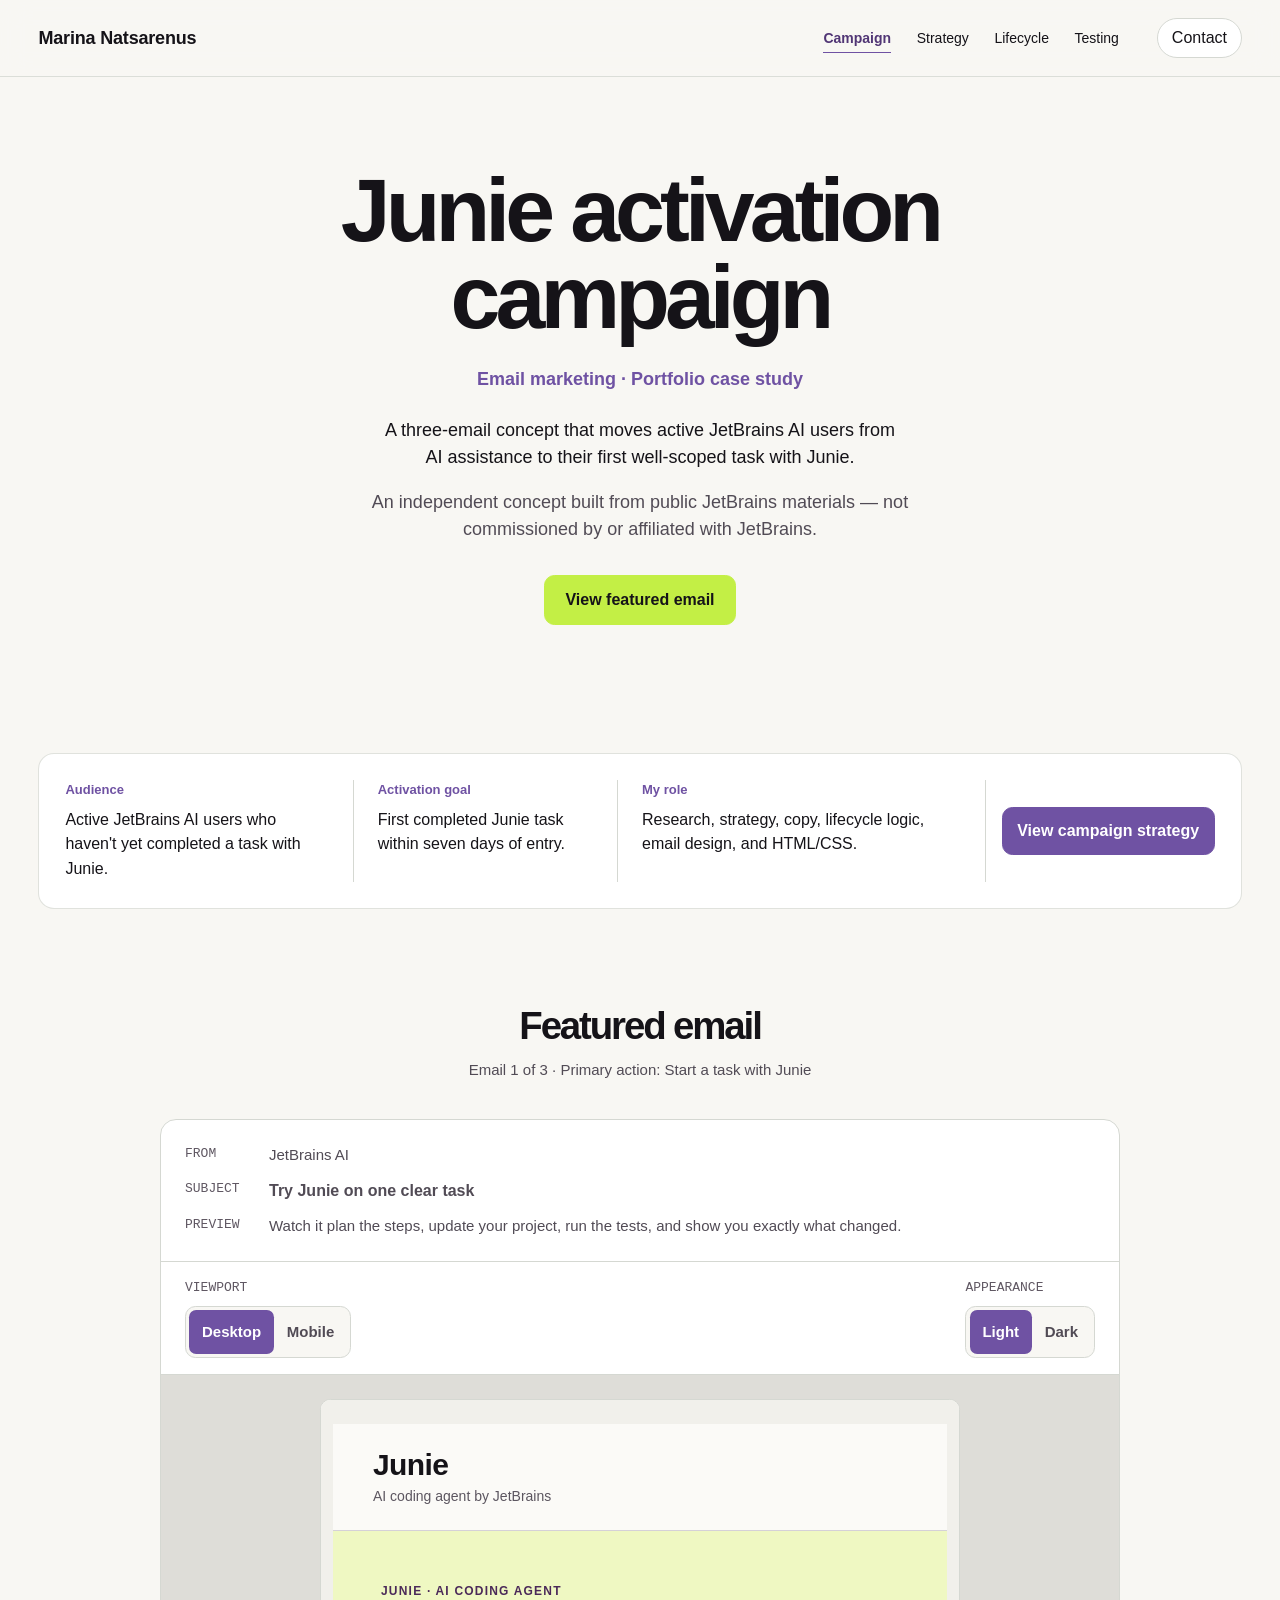
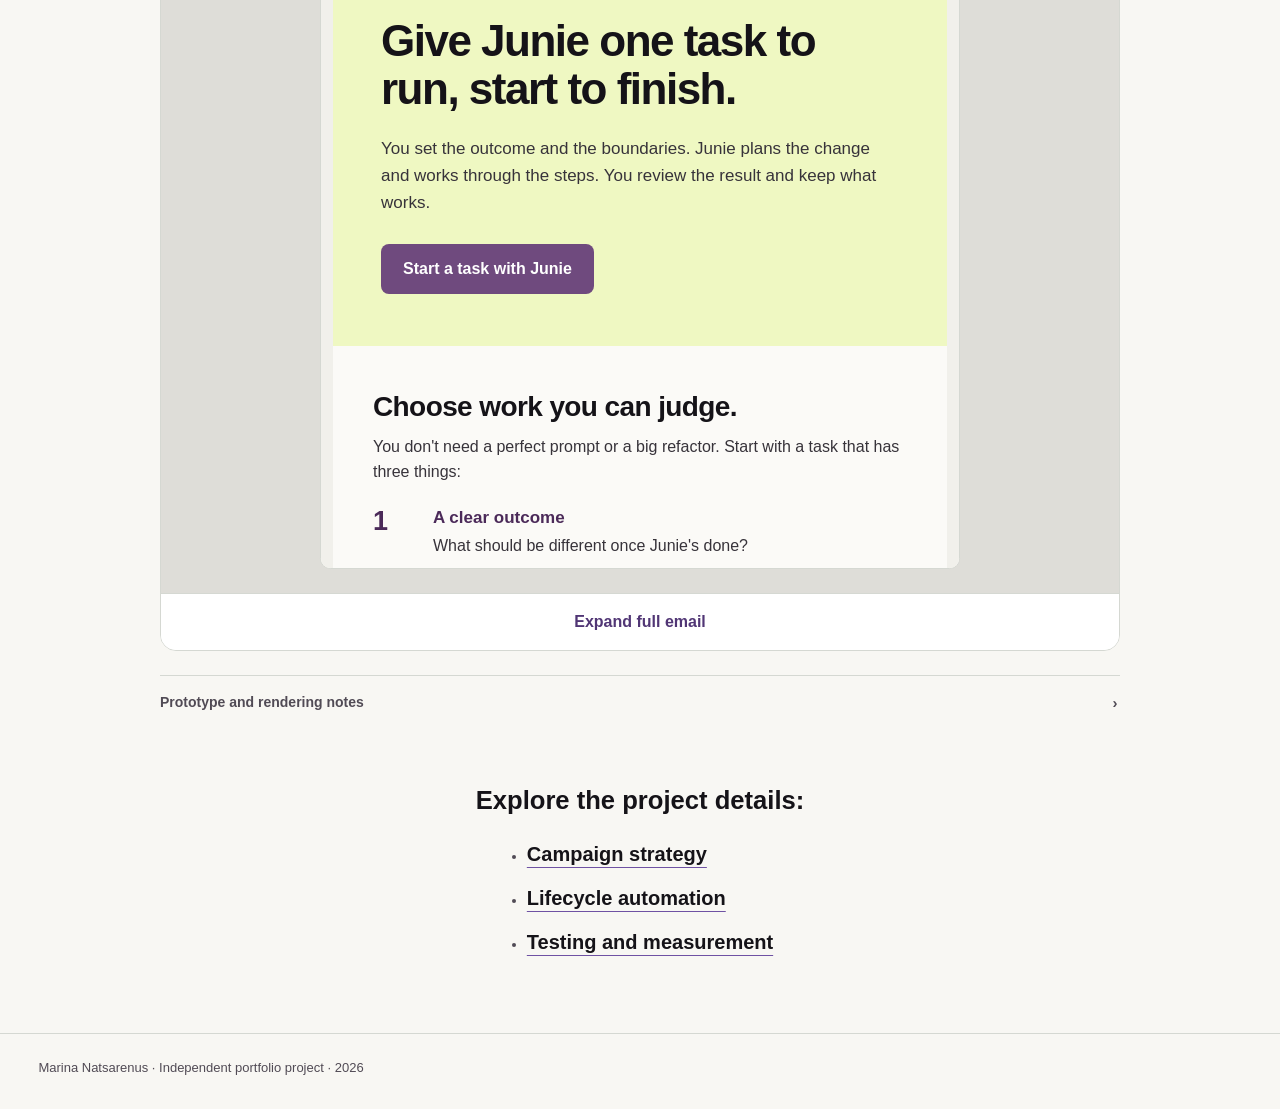
==== commit 6435a7fd: "Refine project navigation and shared header" ====
--- a/index.html
+++ b/index.html
@@ -126,8 +126,7 @@
           </details>
 
           <nav class="home-project-nav" aria-labelledby="project-nav-title">
-            <h3 id="project-nav-title">Explore the project</h3>
-            <p class="home-project-intro">Get more detail on the reasoning and decisions behind the campaign.</p>
+            <h3 id="project-nav-title">Explore the project details:</h3>
             <ul class="home-project-links">
               <li><a href="strategy.html">Campaign strategy</a></li>
               <li><a href="lifecycle.html">Lifecycle automation</a></li>
--- a/styles.css
+++ b/styles.css
@@ -67,7 +67,7 @@
 /* Header */
 .site-header { position: sticky; z-index: 20; top: 0; border-bottom: 1px solid color-mix(in srgb, var(--color-border) 82%, transparent); background: color-mix(in srgb, var(--color-page) 92%, transparent); backdrop-filter: blur(14px); }
 .header-inner { display: flex; width: min(100% - clamp(2rem, 6vw, 6rem), var(--content-width)); min-height: var(--header-height); margin-inline: auto; align-items: center; justify-content: space-between; }
-.identity { font-size: var(--size-sm); font-weight: 600; letter-spacing: -0.01em; }
+.identity { font-size: 1.125rem; font-weight: 600; letter-spacing: -0.01em; }
 .site-nav { display: flex; align-items: center; gap: clamp(1.5rem, 3vw, 3rem); }
 .site-nav ul { display: flex; gap: clamp(1rem, 2vw, 2rem); }
 .site-nav a { position: relative; font-size: var(--size-sm); white-space: nowrap; }
@@ -858,9 +858,7 @@
 .home-page .prototype-note__body p { max-width: 76ch; color: var(--home-text-secondary); font-family: var(--font-sans); font-size: 0.875rem; font-weight: 400; line-height: 1.55; }
 
 .home-page .home-project-nav { width: min(100%, 47.5rem); margin: clamp(3.5rem, 4vw, 4.5rem) auto 0; }
-.home-page .identity { font-size: 1.125rem; }
 .home-page .home-project-nav h3 { color: var(--home-text-primary); font-size: clamp(1.5rem, 2vw, 1.6875rem); font-weight: 680; line-height: 1.2; text-align: center; }
-.home-page .home-project-intro { max-width: 42rem; margin: 0.75rem auto 0; color: var(--home-text-primary); font-size: 1rem; font-weight: 400; line-height: 1.55; text-align: center; }
 .home-page .home-project-links { display: grid; width: fit-content; max-width: 100%; margin: 1.5rem auto 0; padding-left: 1.25rem; list-style: disc; gap: 1rem; }
 .home-page .home-project-links li { display: list-item; }
 .home-page .home-project-links li::marker { color: #514b55; font-size: 0.8em; }
